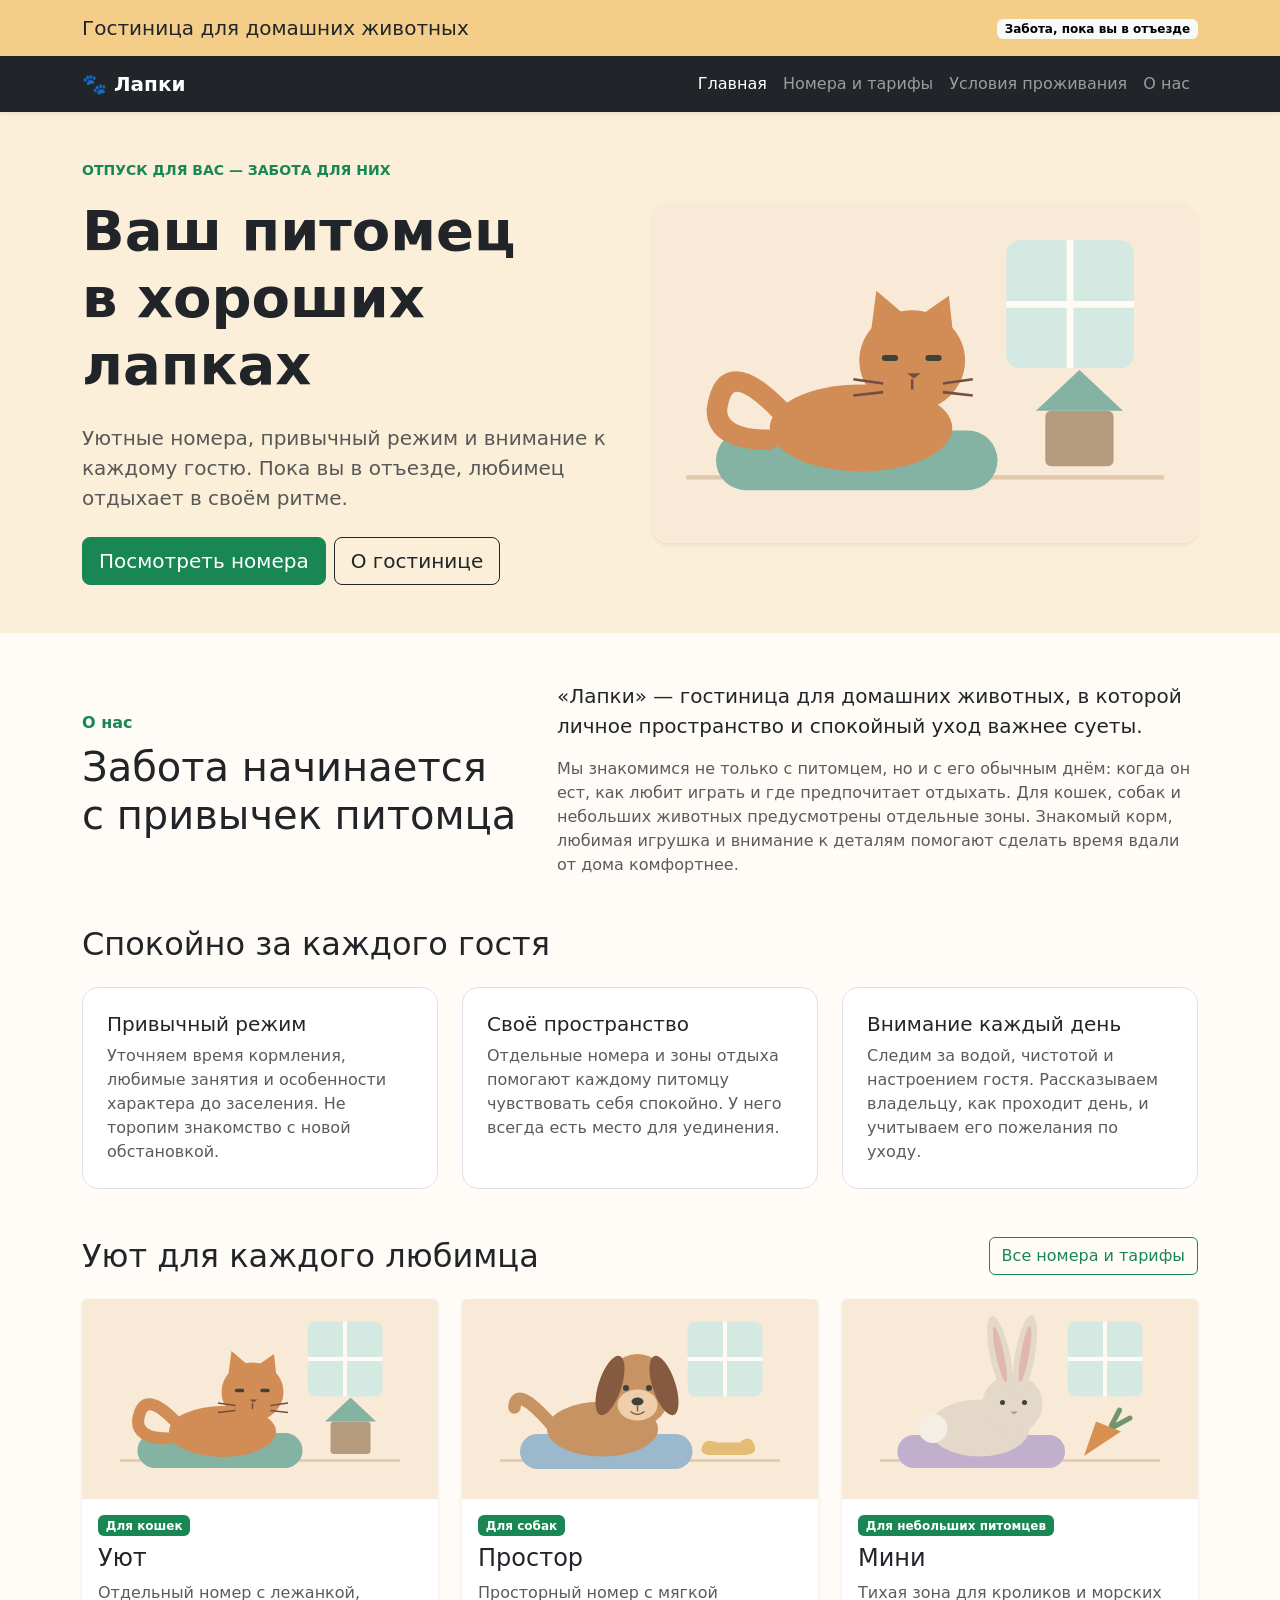
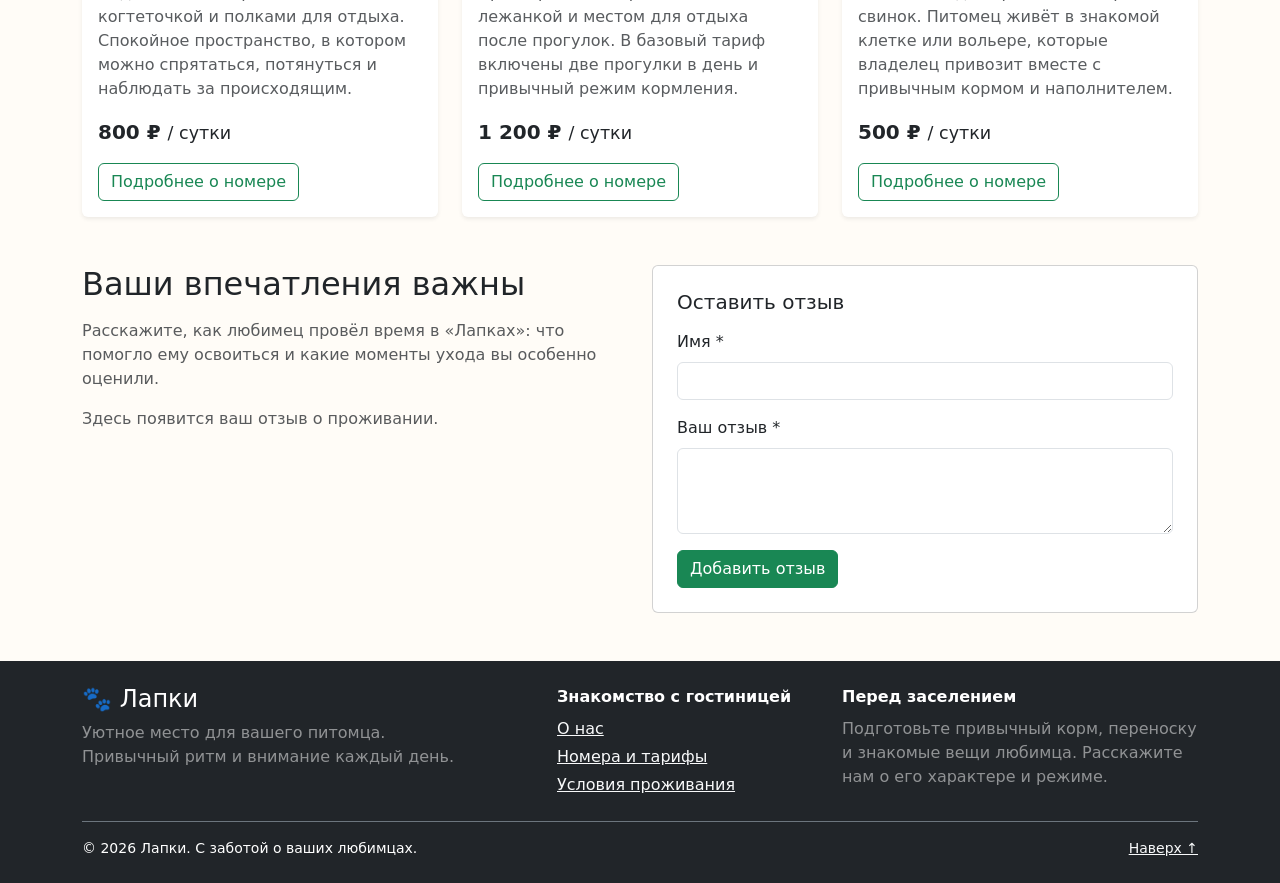
==== index.html @ 5c05e4f1 "feat: refresh Lapki content and pin site navigation" ====
<!DOCTYPE html>
<html lang="ru">
<head>
  <meta charset="UTF-8">
  <meta name="viewport" content="width=device-width, initial-scale=1.0">
  <meta name="description" content="Лапки — гостиница для кошек, собак и небольших домашних животных. Уютные номера, привычный режим и заботливый уход.">
  <title>Лапки — гостиница для домашних животных</title>
  <link rel="stylesheet" href="https://cdn.jsdelivr.net/npm/bootstrap@5.3.8/dist/css/bootstrap.min.css">
  <link rel="stylesheet" href="css/custom.css">
</head>
<body>
  <header class="brand-bar py-3" id="top">
    <div class="container">
      <div class="row align-items-center g-2">
        <div class="col-12 col-md-8"><p class="h5 mb-0">Гостиница для домашних животных</p></div>
        <div class="col-12 col-md-4 text-md-end"><span class="badge text-bg-light">Забота, пока вы в отъезде</span></div>
      </div>
    </div>
  </header>
  <nav class="navbar navbar-expand-lg bg-dark sticky-top shadow-sm" data-bs-theme="dark" aria-label="Основная навигация">
    <div class="container">
      <a class="navbar-brand fw-bold" href="index.html">🐾 Лапки</a>
      <button class="navbar-toggler" type="button" data-bs-toggle="collapse" data-bs-target="#mainNavbar" aria-controls="mainNavbar" aria-expanded="false" aria-label="Открыть меню">
        <span class="navbar-toggler-icon"></span>
      </button>
      <div class="collapse navbar-collapse" id="mainNavbar">
        <ul class="navbar-nav ms-auto">
          <li class="nav-item"><a class="nav-link active" aria-current="page" href="index.html">Главная</a></li>
          <li class="nav-item"><a class="nav-link" href="catalog.html">Номера и тарифы</a></li>
          <li class="nav-item"><a class="nav-link" href="product.html">Условия проживания</a></li>
          <li class="nav-item"><a class="nav-link" href="index.html#about">О нас</a></li>
        </ul>
      </div>
    </div>
  </nav>

  <main>
    <section class="container-fluid px-0 hero py-5">
      <div class="container">
        <div class="row align-items-center g-4">
          <div class="col-12 col-lg-6">
            <p class="text-uppercase small fw-bold text-success">Отпуск для вас — забота для них</p>
            <h1 class="display-4 fw-bold">Ваш питомец<br>в хороших лапках</h1>
            <p class="lead text-body-secondary my-4">Уютные номера, привычный режим и внимание к каждому гостю. Пока вы в отъезде, любимец отдыхает в своём ритме.</p>
            <div class="d-flex flex-wrap gap-2">
              <a class="btn btn-success btn-lg" href="catalog.html">Посмотреть номера</a>
              <a class="btn btn-outline-dark btn-lg" href="#about">О гостинице</a>
            </div>
          </div>
          <div class="col-12 col-lg-6">
            <img class="img-fluid rounded-4 shadow-sm" src="images/room-cat.svg" alt="Кошка отдыхает на мягкой лежанке в гостинице Лапки" width="640" height="400">
          </div>
        </div>
      </div>
    </section>
    <section class="container my-5" id="about" aria-labelledby="about-title">
      <div class="row g-4 align-items-center">
        <div class="col-12 col-lg-5">
          <p class="text-success fw-bold mb-2">О нас</p>
          <h2 class="h1" id="about-title">Забота начинается<br>с привычек питомца</h2>
        </div>
        <div class="col-12 col-lg-7">
          <p class="lead">«Лапки» — гостиница для домашних животных, в которой личное пространство и спокойный уход важнее суеты.</p>
          <p class="text-body-secondary mb-0">Мы знакомимся не только с питомцем, но и с его обычным днём: когда он ест, как любит играть и где предпочитает отдыхать. Для кошек, собак и небольших животных предусмотрены отдельные зоны. Знакомый корм, любимая игрушка и внимание к деталям помогают сделать время вдали от дома комфортнее.</p>
        </div>
      </div>
    </section>
    <section class="container my-5" id="advantages" aria-labelledby="advantages-title">
      <h2 class="h2 mb-4" id="advantages-title">Спокойно за каждого гостя</h2>
      <div class="row g-4">
        <div class="col-12 col-md-4">
          <article class="p-4 border rounded-4 h-100 bg-white">
            <h3 class="h5">Привычный режим</h3>
            <p class="text-body-secondary mb-0">Уточняем время кормления, любимые занятия и особенности характера до заселения. Не торопим знакомство с новой обстановкой.</p>
          </article>
        </div>
        <div class="col-12 col-md-4">
          <article class="p-4 border rounded-4 h-100 bg-white">
            <h3 class="h5">Своё пространство</h3>
            <p class="text-body-secondary mb-0">Отдельные номера и зоны отдыха помогают каждому питомцу чувствовать себя спокойно. У него всегда есть место для уединения.</p>
          </article>
        </div>
        <div class="col-12 col-md-4">
          <article class="p-4 border rounded-4 h-100 bg-white">
            <h3 class="h5">Внимание каждый день</h3>
            <p class="text-body-secondary mb-0">Следим за водой, чистотой и настроением гостя. Рассказываем владельцу, как проходит день, и учитываем его пожелания по уходу.</p>
          </article>
        </div>
      </div>
    </section>
    <section class="container my-5" aria-labelledby="popular-title">
      <div class="d-flex flex-wrap justify-content-between align-items-center gap-3 mb-4">
        <h2 class="h2 mb-0" id="popular-title">Уют для каждого любимца</h2>
        <a class="btn btn-outline-success" href="catalog.html">Все номера и тарифы</a>
      </div>
      <div class="row g-4">
        <div class="col-12 col-md-6 col-lg-4">
          <article class="card h-100 shadow-sm border-0">
            <img class="card-img-top room-image" src="images/room-cat.svg" alt="Номер «Уют» для кошек" width="640" height="400" loading="lazy">
            <div class="card-body d-flex flex-column">
              <span class="badge text-bg-success align-self-start mb-2">Для кошек</span>
              <h3 class="card-title h4">Уют</h3>
              <p class="card-text text-body-secondary">Отдельный номер с лежанкой, когтеточкой и полками для отдыха. Спокойное пространство, в котором можно спрятаться, потянуться и наблюдать за происходящим.</p>
              <p class="fs-5 fw-bold mt-auto">800 ₽ <span class="small fw-normal">/ сутки</span></p>
              <a class="btn btn-outline-success align-self-start" href="product.html?room=cat">Подробнее о номере</a>
            </div>
          </article>
        </div>
        <div class="col-12 col-md-6 col-lg-4">
          <article class="card h-100 shadow-sm border-0">
            <img class="card-img-top room-image" src="images/room-dog.svg" alt="Номер «Простор» для собак" width="640" height="400" loading="lazy">
            <div class="card-body d-flex flex-column">
              <span class="badge text-bg-success align-self-start mb-2">Для собак</span>
              <h3 class="card-title h4">Простор</h3>
              <p class="card-text text-body-secondary">Просторный номер с мягкой лежанкой и местом для отдыха после прогулок. В базовый тариф включены две прогулки в день и привычный режим кормления.</p>
              <p class="fs-5 fw-bold mt-auto">1 200 ₽ <span class="small fw-normal">/ сутки</span></p>
              <a class="btn btn-outline-success align-self-start" href="product.html?room=dog">Подробнее о номере</a>
            </div>
          </article>
        </div>
        <div class="col-12 col-md-6 col-lg-4">
          <article class="card h-100 shadow-sm border-0">
            <img class="card-img-top room-image" src="images/room-small.svg" alt="Номер «Мини» для небольших питомцев" width="640" height="400" loading="lazy">
            <div class="card-body d-flex flex-column">
              <span class="badge text-bg-success align-self-start mb-2">Для небольших питомцев</span>
              <h3 class="card-title h4">Мини</h3>
              <p class="card-text text-body-secondary">Тихая зона для кроликов и морских свинок. Питомец живёт в знакомой клетке или вольере, которые владелец привозит вместе с привычным кормом и наполнителем.</p>
              <p class="fs-5 fw-bold mt-auto">500 ₽ <span class="small fw-normal">/ сутки</span></p>
              <a class="btn btn-outline-success align-self-start" href="product.html?room=small">Подробнее о номере</a>
            </div>
          </article>
        </div>
      </div>
    </section>
    <section class="container my-5" id="reviews" aria-labelledby="reviews-title">
      <div class="row g-4">
        <div class="col-12 col-lg-6">
          <h2 class="h2 mb-3" id="reviews-title">Ваши впечатления важны</h2>
          <p class="text-body-secondary">Расскажите, как любимец провёл время в «Лапках»: что помогло ему освоиться и какие моменты ухода вы особенно оценили.</p>
          <div id="reviewList" class="d-grid gap-3" aria-live="polite">
            <p class="text-body-secondary" id="noReviews">Здесь появится ваш отзыв о проживании.</p>
          </div>
        </div>
        <div class="col-12 col-lg-6">
          <form class="card card-body p-4" id="reviewForm">
            <h3 class="h5 mb-3">Оставить отзыв</h3>
            <div class="mb-3">
              <label class="form-label" for="review-name">Имя *</label>
              <input class="form-control" id="review-name" name="name" minlength="2" maxlength="50" required>
            </div>
            <div class="mb-3">
              <label class="form-label" for="review-text">Ваш отзыв *</label>
              <textarea class="form-control" id="review-text" name="review" rows="3" minlength="10" maxlength="600" required></textarea>
            </div>
            <button class="btn btn-success align-self-start" type="submit">Добавить отзыв</button>
          </form>
        </div>
      </div>
    </section>
  </main>
  <footer class="bg-dark text-white py-4 mt-5">
    <div class="container">
      <div class="row g-4">
        <div class="col-12 col-md-5">
          <p class="h4 mb-2">🐾 Лапки</p>
          <p class="text-white-50 mb-0">Уютное место для вашего питомца.<br>Привычный ритм и внимание каждый день.</p>
        </div>
        <div class="col-6 col-md-3">
          <p class="fw-bold mb-2">Знакомство с гостиницей</p>
          <ul class="list-unstyled mb-0">
            <li class="mb-1"><a class="link-light" href="index.html#about">О нас</a></li>
            <li class="mb-1"><a class="link-light" href="catalog.html">Номера и тарифы</a></li>
            <li><a class="link-light" href="product.html">Условия проживания</a></li>
          </ul>
        </div>
        <div class="col-6 col-md-4">
          <p class="fw-bold mb-2">Перед заселением</p>
          <p class="text-white-50 mb-0">Подготовьте привычный корм, переноску и знакомые вещи любимца. Расскажите нам о его характере и режиме.</p>
        </div>
      </div>
      <div class="d-flex flex-wrap justify-content-between gap-2 border-top border-secondary pt-3 mt-4 small">
        <span>© 2026 Лапки. С заботой о ваших любимцах.</span>
        <a class="link-light" href="#top">Наверх ↑</a>
      </div>
    </div>
  </footer>
  <script src="https://cdn.jsdelivr.net/npm/bootstrap@5.3.8/dist/js/bootstrap.bundle.min.js"></script>
  <script src="js/main.js"></script>
</body>
</html>
---- css/custom.css ----
/* Bootstrap отвечает за сетки и компоненты. Здесь только небольшие правки. */
html {
  scroll-behavior: smooth;
}
[id] {
  scroll-margin-top: 6rem;
}
body {
  min-height: 100vh;
  background-color: #fffcf7;
}
.brand-bar {
  background-color: #f4cd88;
}
.hero {
  background-color: #fbefd9;
}
.nav-pills {
  --bs-nav-pills-link-active-bg: #198754;
  --bs-nav-link-color: #198754;
  --bs-nav-link-hover-color: #146c43;
}
.room-image {
  display: block;
  width: 100%;
  height: 200px;
  object-fit: contain;
  background-color: #f8ead6;
}

.review-text {
  white-space: pre-wrap;
  overflow-wrap: anywhere;
}

@media (prefers-reduced-motion: reduce) {
  html {
    scroll-behavior: auto;
  }
}
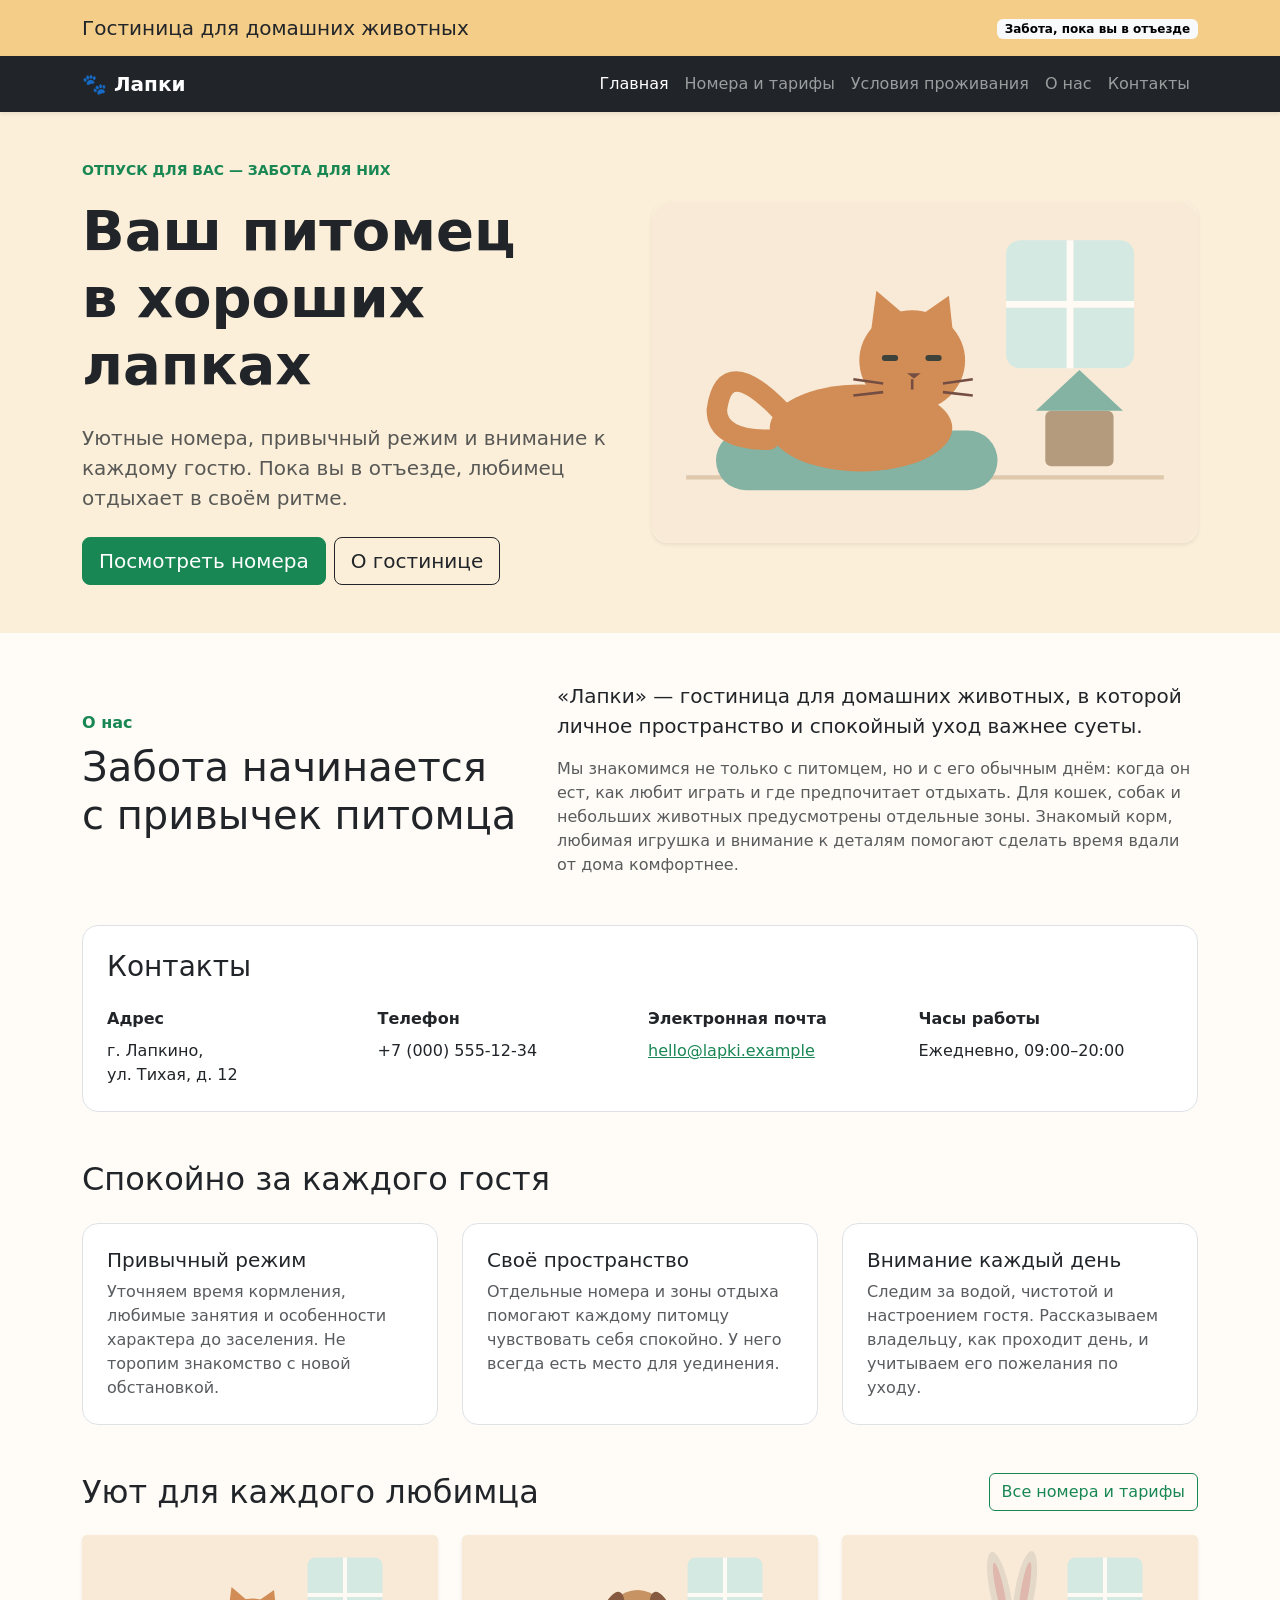
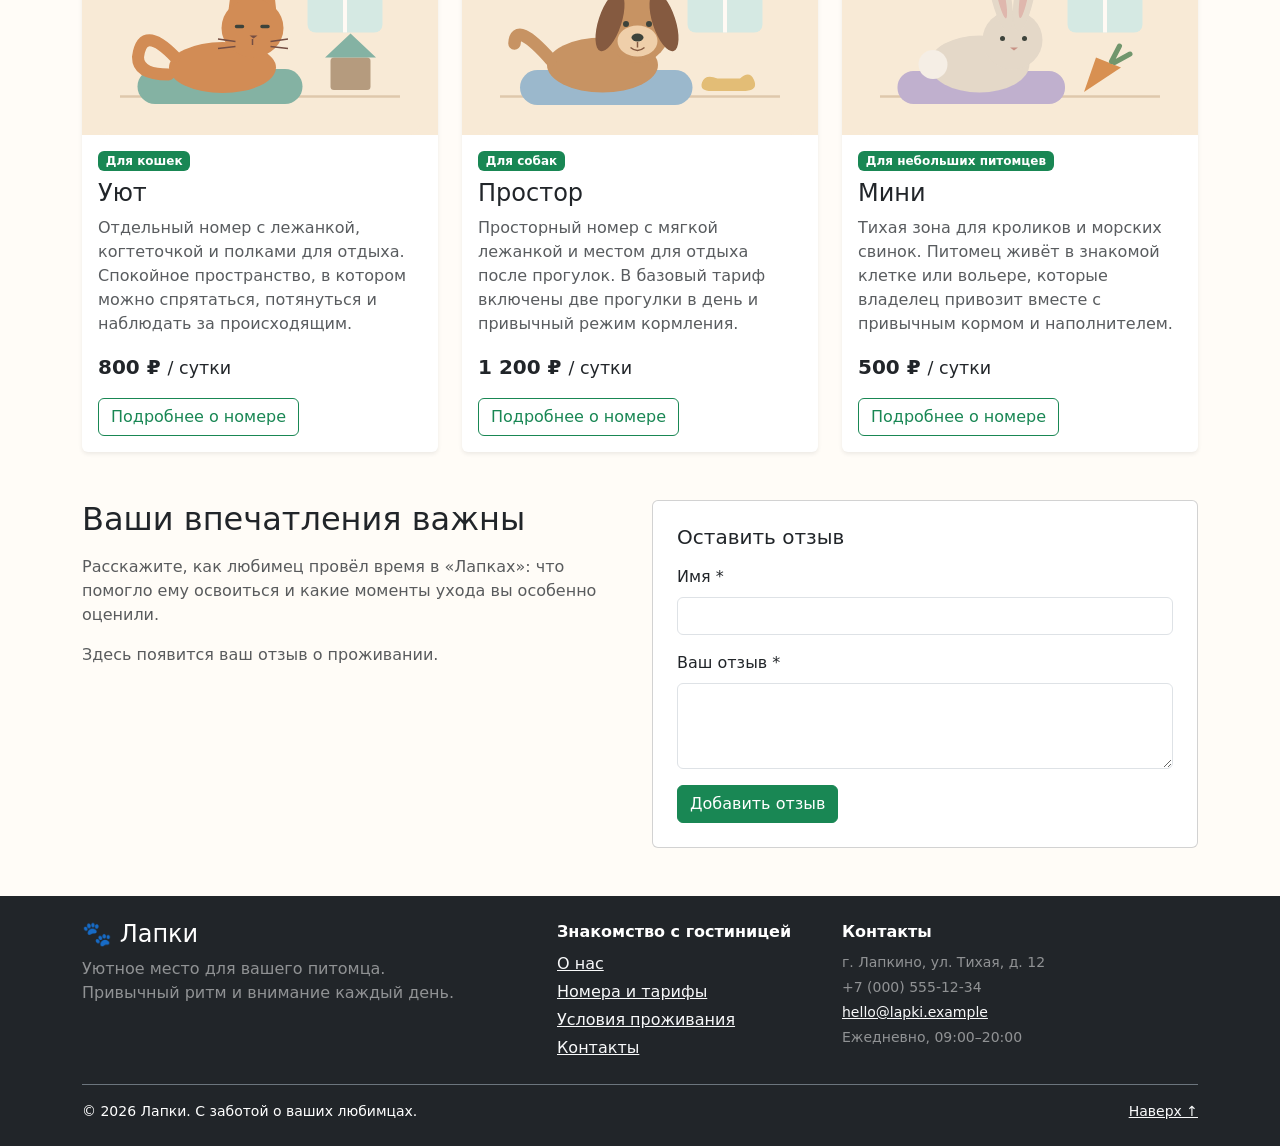
==== commit 24110284: "feat: add Lapki contact details and navigation" ====
--- a/index.html
+++ b/index.html
@@ -29,6 +29,7 @@
           <li class="nav-item"><a class="nav-link" href="catalog.html">Номера и тарифы</a></li>
           <li class="nav-item"><a class="nav-link" href="product.html">Условия проживания</a></li>
           <li class="nav-item"><a class="nav-link" href="index.html#about">О нас</a></li>
+          <li class="nav-item"><a class="nav-link" href="index.html#contacts">Контакты</a></li>
         </ul>
       </div>
     </div>
@@ -65,6 +66,29 @@
         </div>
       </div>
     </section>
+    <section class="container my-5" id="contacts" aria-labelledby="contacts-title">
+      <div class="bg-white border rounded-4 p-4">
+        <h2 class="h3 mb-4" id="contacts-title">Контакты</h2>
+        <dl class="row g-3 mb-0">
+          <div class="col-12 col-md-6 col-lg-3">
+            <dt class="mb-2">Адрес</dt>
+            <dd class="mb-0"><address class="mb-0">г. Лапкино,<br>ул. Тихая, д. 12</address></dd>
+          </div>
+          <div class="col-12 col-md-6 col-lg-3">
+            <dt class="mb-2">Телефон</dt>
+            <dd class="mb-0 text-nowrap">+7 (000) 555-12-34</dd>
+          </div>
+          <div class="col-12 col-md-6 col-lg-3">
+            <dt class="mb-2">Электронная почта</dt>
+            <dd class="mb-0"><a class="link-success text-break" href="mailto:hello@lapki.example">hello@lapki.example</a></dd>
+          </div>
+          <div class="col-12 col-md-6 col-lg-3">
+            <dt class="mb-2">Часы работы</dt>
+            <dd class="mb-0">Ежедневно, 09:00–20:00</dd>
+          </div>
+        </dl>
+      </div>
+    </section>
     <section class="container my-5" id="advantages" aria-labelledby="advantages-title">
       <h2 class="h2 mb-4" id="advantages-title">Спокойно за каждого гостя</h2>
       <div class="row g-4">
@@ -170,12 +194,18 @@
           <ul class="list-unstyled mb-0">
             <li class="mb-1"><a class="link-light" href="index.html#about">О нас</a></li>
             <li class="mb-1"><a class="link-light" href="catalog.html">Номера и тарифы</a></li>
-            <li><a class="link-light" href="product.html">Условия проживания</a></li>
+            <li class="mb-1"><a class="link-light" href="product.html">Условия проживания</a></li>
+            <li><a class="link-light" href="index.html#contacts">Контакты</a></li>
           </ul>
         </div>
         <div class="col-6 col-md-4">
-          <p class="fw-bold mb-2">Перед заселением</p>
-          <p class="text-white-50 mb-0">Подготовьте привычный корм, переноску и знакомые вещи любимца. Расскажите нам о его характере и режиме.</p>
+          <p class="fw-bold mb-2">Контакты</p>
+          <address class="small text-white-50 mb-0">
+            <p class="mb-1">г. Лапкино, ул. Тихая, д. 12</p>
+            <p class="mb-1">+7 (000) 555-12-34</p>
+            <p class="mb-1"><a class="link-light text-break" href="mailto:hello@lapki.example">hello@lapki.example</a></p>
+            <p class="mb-0">Ежедневно, 09:00–20:00</p>
+          </address>
         </div>
       </div>
       <div class="d-flex flex-wrap justify-content-between gap-2 border-top border-secondary pt-3 mt-4 small">
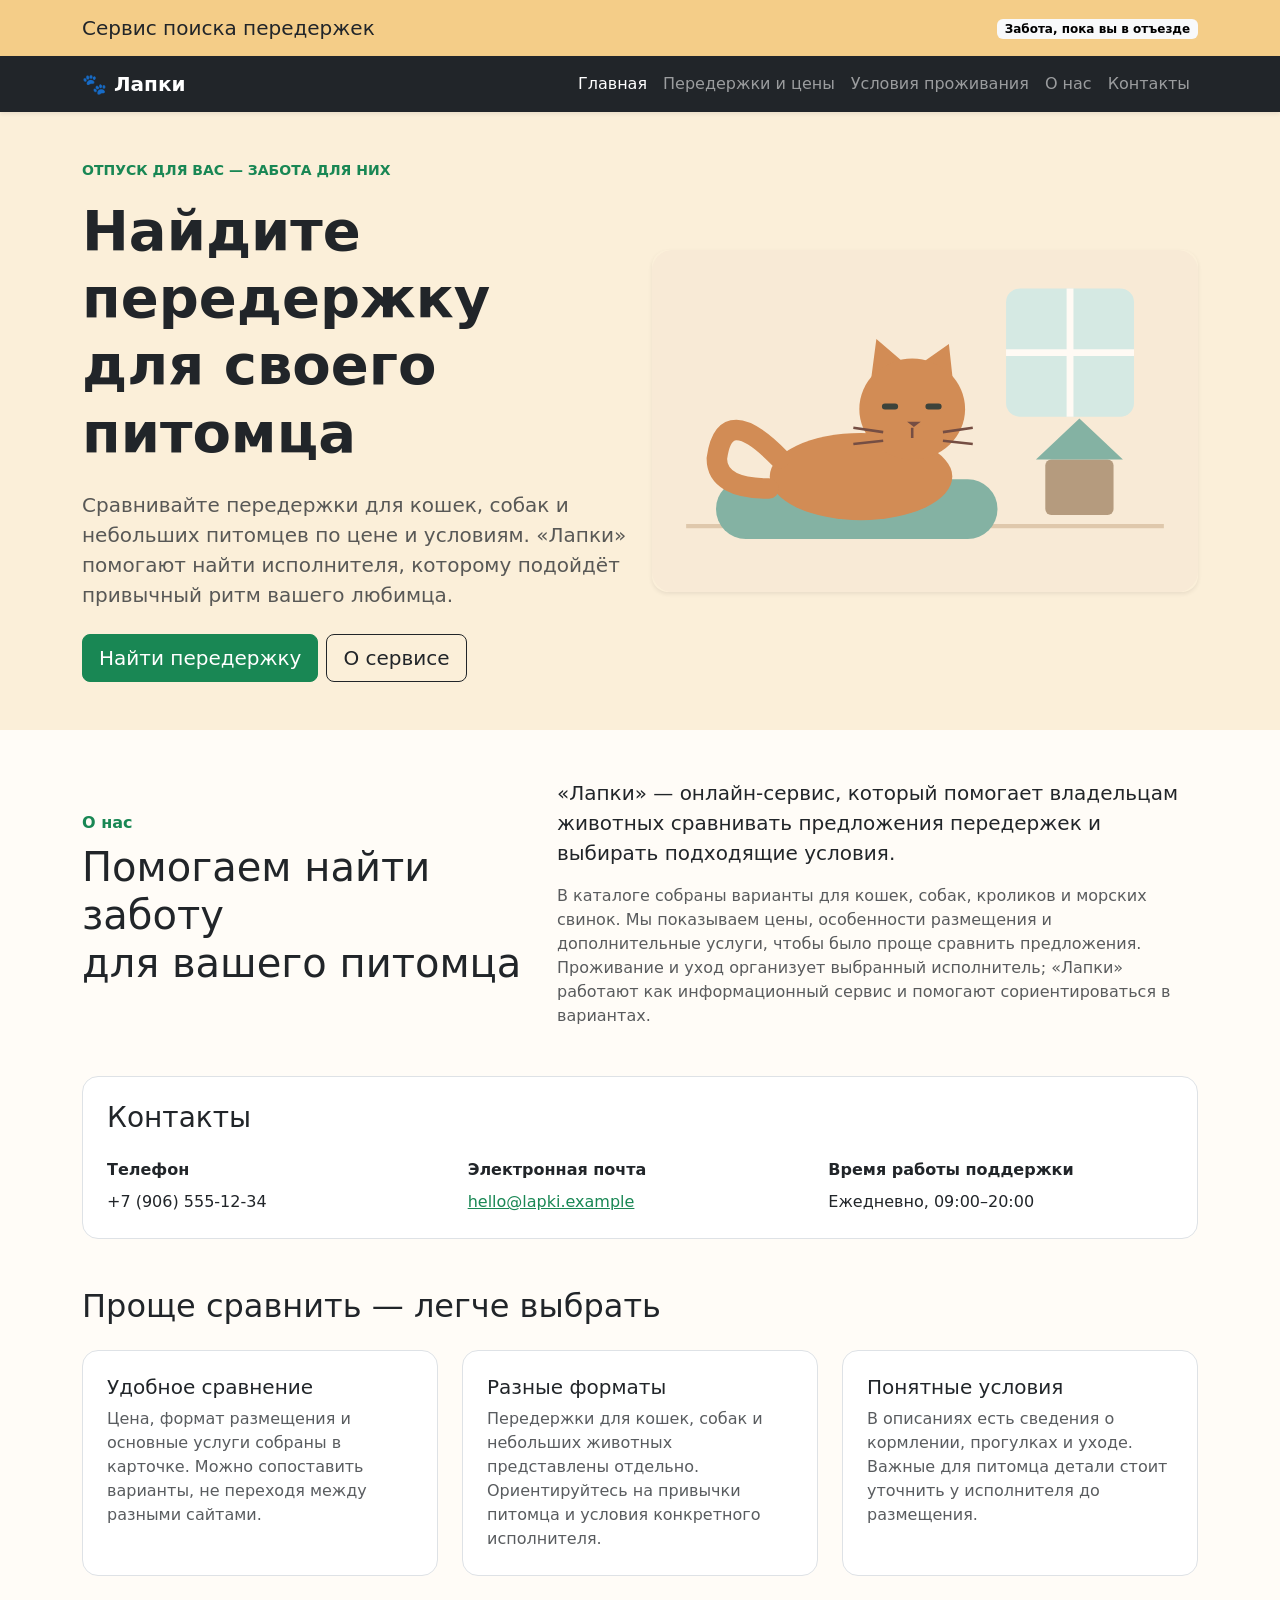
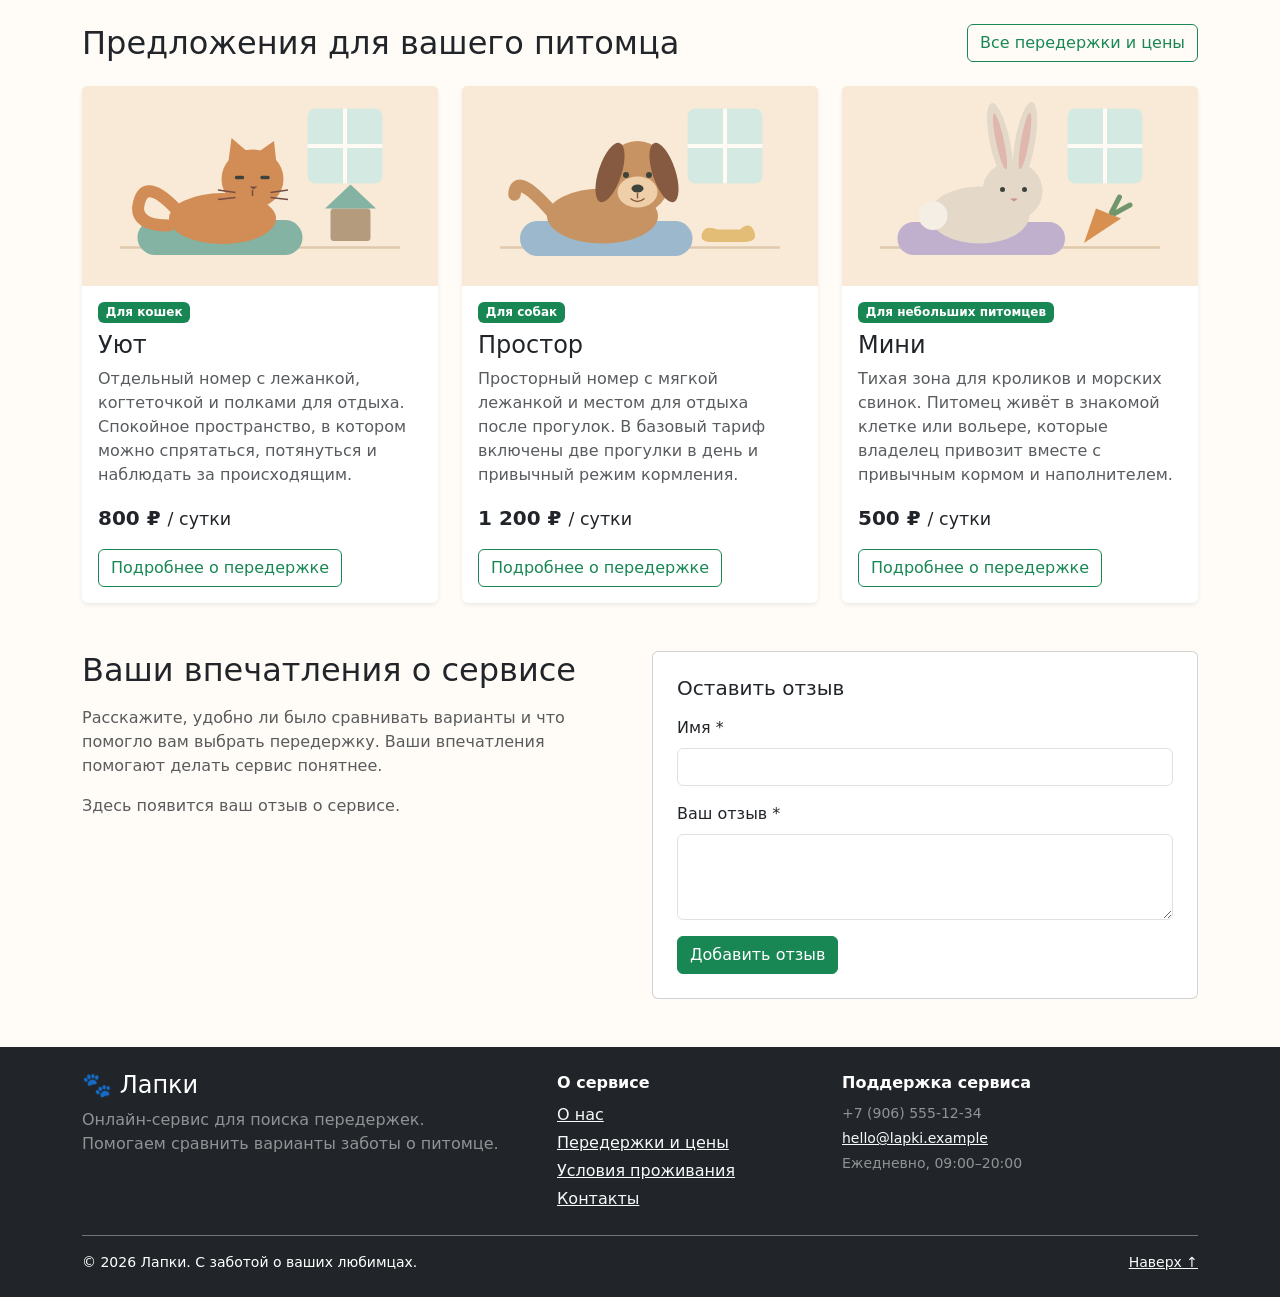
==== commit 9b4e26ab: "feat: reposition Lapki as a pet boarding aggregator" ====
--- a/index.html
+++ b/index.html
@@ -3,8 +3,8 @@
 <head>
   <meta charset="UTF-8">
   <meta name="viewport" content="width=device-width, initial-scale=1.0">
-  <meta name="description" content="Лапки — гостиница для кошек, собак и небольших домашних животных. Уютные номера, привычный режим и заботливый уход.">
-  <title>Лапки — гостиница для домашних животных</title>
+  <meta name="description" content="Лапки — агрегатор передержек для кошек, собак и небольших домашних животных. Сравнивайте предложения исполнителей, цены и условия размещения.">
+  <title>Лапки — агрегатор передержек для животных</title>
   <link rel="stylesheet" href="https://cdn.jsdelivr.net/npm/bootstrap@5.3.8/dist/css/bootstrap.min.css">
   <link rel="stylesheet" href="css/custom.css">
 </head>
@@ -12,7 +12,7 @@
   <header class="brand-bar py-3" id="top">
     <div class="container">
       <div class="row align-items-center g-2">
-        <div class="col-12 col-md-8"><p class="h5 mb-0">Гостиница для домашних животных</p></div>
+        <div class="col-12 col-md-8"><p class="h5 mb-0">Сервис поиска передержек</p></div>
         <div class="col-12 col-md-4 text-md-end"><span class="badge text-bg-light">Забота, пока вы в отъезде</span></div>
       </div>
     </div>
@@ -26,7 +26,7 @@
       <div class="collapse navbar-collapse" id="mainNavbar">
         <ul class="navbar-nav ms-auto">
           <li class="nav-item"><a class="nav-link active" aria-current="page" href="index.html">Главная</a></li>
-          <li class="nav-item"><a class="nav-link" href="catalog.html">Номера и тарифы</a></li>
+          <li class="nav-item"><a class="nav-link" href="catalog.html">Передержки и цены</a></li>
           <li class="nav-item"><a class="nav-link" href="product.html">Условия проживания</a></li>
           <li class="nav-item"><a class="nav-link" href="index.html#about">О нас</a></li>
           <li class="nav-item"><a class="nav-link" href="index.html#contacts">Контакты</a></li>
@@ -41,15 +41,15 @@
         <div class="row align-items-center g-4">
           <div class="col-12 col-lg-6">
             <p class="text-uppercase small fw-bold text-success">Отпуск для вас — забота для них</p>
-            <h1 class="display-4 fw-bold">Ваш питомец<br>в хороших лапках</h1>
-            <p class="lead text-body-secondary my-4">Уютные номера, привычный режим и внимание к каждому гостю. Пока вы в отъезде, любимец отдыхает в своём ритме.</p>
+            <h1 class="display-4 fw-bold">Найдите передержку<br>для своего питомца</h1>
+            <p class="lead text-body-secondary my-4">Сравнивайте передержки для кошек, собак и небольших питомцев по цене и условиям. «Лапки» помогают найти исполнителя, которому подойдёт привычный ритм вашего любимца.</p>
             <div class="d-flex flex-wrap gap-2">
-              <a class="btn btn-success btn-lg" href="catalog.html">Посмотреть номера</a>
-              <a class="btn btn-outline-dark btn-lg" href="#about">О гостинице</a>
+              <a class="btn btn-success btn-lg" href="catalog.html">Найти передержку</a>
+              <a class="btn btn-outline-dark btn-lg" href="#about">О сервисе</a>
             </div>
           </div>
           <div class="col-12 col-lg-6">
-            <img class="img-fluid rounded-4 shadow-sm" src="images/room-cat.svg" alt="Кошка отдыхает на мягкой лежанке в гостинице Лапки" width="640" height="400">
+            <img class="img-fluid rounded-4 shadow-sm" src="images/room-cat.svg" alt="Иллюстрация передержки для кошек" width="640" height="400">
           </div>
         </div>
       </div>
@@ -58,11 +58,11 @@
       <div class="row g-4 align-items-center">
         <div class="col-12 col-lg-5">
           <p class="text-success fw-bold mb-2">О нас</p>
-          <h2 class="h1" id="about-title">Забота начинается<br>с привычек питомца</h2>
+          <h2 class="h1" id="about-title">Помогаем найти заботу<br>для вашего питомца</h2>
         </div>
         <div class="col-12 col-lg-7">
-          <p class="lead">«Лапки» — гостиница для домашних животных, в которой личное пространство и спокойный уход важнее суеты.</p>
-          <p class="text-body-secondary mb-0">Мы знакомимся не только с питомцем, но и с его обычным днём: когда он ест, как любит играть и где предпочитает отдыхать. Для кошек, собак и небольших животных предусмотрены отдельные зоны. Знакомый корм, любимая игрушка и внимание к деталям помогают сделать время вдали от дома комфортнее.</p>
+          <p class="lead">«Лапки» — онлайн-сервис, который помогает владельцам животных сравнивать предложения передержек и выбирать подходящие условия.</p>
+          <p class="text-body-secondary mb-0">В каталоге собраны варианты для кошек, собак, кроликов и морских свинок. Мы показываем цены, особенности размещения и дополнительные услуги, чтобы было проще сравнить предложения. Проживание и уход организует выбранный исполнитель; «Лапки» работают как информационный сервис и помогают сориентироваться в вариантах.</p>
         </div>
       </div>
     </section>
@@ -70,87 +70,83 @@
       <div class="bg-white border rounded-4 p-4">
         <h2 class="h3 mb-4" id="contacts-title">Контакты</h2>
         <dl class="row g-3 mb-0">
-          <div class="col-12 col-md-6 col-lg-3">
-            <dt class="mb-2">Адрес</dt>
-            <dd class="mb-0"><address class="mb-0">г. Лапкино,<br>ул. Тихая, д. 12</address></dd>
-          </div>
-          <div class="col-12 col-md-6 col-lg-3">
+          <div class="col-12 col-md-4">
             <dt class="mb-2">Телефон</dt>
-            <dd class="mb-0 text-nowrap">+7 (000) 555-12-34</dd>
-          </div>
-          <div class="col-12 col-md-6 col-lg-3">
+            <dd class="mb-0 text-nowrap">+7 (906) 555-12-34</dd>
+          </div>
+          <div class="col-12 col-md-4">
             <dt class="mb-2">Электронная почта</dt>
             <dd class="mb-0"><a class="link-success text-break" href="mailto:hello@lapki.example">hello@lapki.example</a></dd>
           </div>
-          <div class="col-12 col-md-6 col-lg-3">
-            <dt class="mb-2">Часы работы</dt>
+          <div class="col-12 col-md-4">
+            <dt class="mb-2">Время работы поддержки</dt>
             <dd class="mb-0">Ежедневно, 09:00–20:00</dd>
           </div>
         </dl>
       </div>
     </section>
     <section class="container my-5" id="advantages" aria-labelledby="advantages-title">
-      <h2 class="h2 mb-4" id="advantages-title">Спокойно за каждого гостя</h2>
+      <h2 class="h2 mb-4" id="advantages-title">Проще сравнить — легче выбрать</h2>
       <div class="row g-4">
         <div class="col-12 col-md-4">
           <article class="p-4 border rounded-4 h-100 bg-white">
-            <h3 class="h5">Привычный режим</h3>
-            <p class="text-body-secondary mb-0">Уточняем время кормления, любимые занятия и особенности характера до заселения. Не торопим знакомство с новой обстановкой.</p>
+            <h3 class="h5">Удобное сравнение</h3>
+            <p class="text-body-secondary mb-0">Цена, формат размещения и основные услуги собраны в карточке. Можно сопоставить варианты, не переходя между разными сайтами.</p>
           </article>
         </div>
         <div class="col-12 col-md-4">
           <article class="p-4 border rounded-4 h-100 bg-white">
-            <h3 class="h5">Своё пространство</h3>
-            <p class="text-body-secondary mb-0">Отдельные номера и зоны отдыха помогают каждому питомцу чувствовать себя спокойно. У него всегда есть место для уединения.</p>
+            <h3 class="h5">Разные форматы</h3>
+            <p class="text-body-secondary mb-0">Передержки для кошек, собак и небольших животных представлены отдельно. Ориентируйтесь на привычки питомца и условия конкретного исполнителя.</p>
           </article>
         </div>
         <div class="col-12 col-md-4">
           <article class="p-4 border rounded-4 h-100 bg-white">
-            <h3 class="h5">Внимание каждый день</h3>
-            <p class="text-body-secondary mb-0">Следим за водой, чистотой и настроением гостя. Рассказываем владельцу, как проходит день, и учитываем его пожелания по уходу.</p>
+            <h3 class="h5">Понятные условия</h3>
+            <p class="text-body-secondary mb-0">В описаниях есть сведения о кормлении, прогулках и уходе. Важные для питомца детали стоит уточнить у исполнителя до размещения.</p>
           </article>
         </div>
       </div>
     </section>
     <section class="container my-5" aria-labelledby="popular-title">
       <div class="d-flex flex-wrap justify-content-between align-items-center gap-3 mb-4">
-        <h2 class="h2 mb-0" id="popular-title">Уют для каждого любимца</h2>
-        <a class="btn btn-outline-success" href="catalog.html">Все номера и тарифы</a>
+        <h2 class="h2 mb-0" id="popular-title">Предложения для вашего питомца</h2>
+        <a class="btn btn-outline-success" href="catalog.html">Все передержки и цены</a>
       </div>
       <div class="row g-4">
         <div class="col-12 col-md-6 col-lg-4">
           <article class="card h-100 shadow-sm border-0">
-            <img class="card-img-top room-image" src="images/room-cat.svg" alt="Номер «Уют» для кошек" width="640" height="400" loading="lazy">
+            <img class="card-img-top room-image" src="images/room-cat.svg" alt="Передержка «Уют» для кошек" width="640" height="400" loading="lazy">
             <div class="card-body d-flex flex-column">
               <span class="badge text-bg-success align-self-start mb-2">Для кошек</span>
               <h3 class="card-title h4">Уют</h3>
               <p class="card-text text-body-secondary">Отдельный номер с лежанкой, когтеточкой и полками для отдыха. Спокойное пространство, в котором можно спрятаться, потянуться и наблюдать за происходящим.</p>
               <p class="fs-5 fw-bold mt-auto">800 ₽ <span class="small fw-normal">/ сутки</span></p>
-              <a class="btn btn-outline-success align-self-start" href="product.html?room=cat">Подробнее о номере</a>
+              <a class="btn btn-outline-success align-self-start" href="product.html?place=cat">Подробнее о передержке</a>
             </div>
           </article>
         </div>
         <div class="col-12 col-md-6 col-lg-4">
           <article class="card h-100 shadow-sm border-0">
-            <img class="card-img-top room-image" src="images/room-dog.svg" alt="Номер «Простор» для собак" width="640" height="400" loading="lazy">
+            <img class="card-img-top room-image" src="images/room-dog.svg" alt="Передержка «Простор» для собак" width="640" height="400" loading="lazy">
             <div class="card-body d-flex flex-column">
               <span class="badge text-bg-success align-self-start mb-2">Для собак</span>
               <h3 class="card-title h4">Простор</h3>
               <p class="card-text text-body-secondary">Просторный номер с мягкой лежанкой и местом для отдыха после прогулок. В базовый тариф включены две прогулки в день и привычный режим кормления.</p>
               <p class="fs-5 fw-bold mt-auto">1 200 ₽ <span class="small fw-normal">/ сутки</span></p>
-              <a class="btn btn-outline-success align-self-start" href="product.html?room=dog">Подробнее о номере</a>
+              <a class="btn btn-outline-success align-self-start" href="product.html?place=dog">Подробнее о передержке</a>
             </div>
           </article>
         </div>
         <div class="col-12 col-md-6 col-lg-4">
           <article class="card h-100 shadow-sm border-0">
-            <img class="card-img-top room-image" src="images/room-small.svg" alt="Номер «Мини» для небольших питомцев" width="640" height="400" loading="lazy">
+            <img class="card-img-top room-image" src="images/room-small.svg" alt="Передержка «Мини» для небольших питомцев" width="640" height="400" loading="lazy">
             <div class="card-body d-flex flex-column">
               <span class="badge text-bg-success align-self-start mb-2">Для небольших питомцев</span>
               <h3 class="card-title h4">Мини</h3>
               <p class="card-text text-body-secondary">Тихая зона для кроликов и морских свинок. Питомец живёт в знакомой клетке или вольере, которые владелец привозит вместе с привычным кормом и наполнителем.</p>
               <p class="fs-5 fw-bold mt-auto">500 ₽ <span class="small fw-normal">/ сутки</span></p>
-              <a class="btn btn-outline-success align-self-start" href="product.html?room=small">Подробнее о номере</a>
+              <a class="btn btn-outline-success align-self-start" href="product.html?place=small">Подробнее о передержке</a>
             </div>
           </article>
         </div>
@@ -159,10 +155,10 @@
     <section class="container my-5" id="reviews" aria-labelledby="reviews-title">
       <div class="row g-4">
         <div class="col-12 col-lg-6">
-          <h2 class="h2 mb-3" id="reviews-title">Ваши впечатления важны</h2>
-          <p class="text-body-secondary">Расскажите, как любимец провёл время в «Лапках»: что помогло ему освоиться и какие моменты ухода вы особенно оценили.</p>
+          <h2 class="h2 mb-3" id="reviews-title">Ваши впечатления о сервисе</h2>
+          <p class="text-body-secondary">Расскажите, удобно ли было сравнивать варианты и что помогло вам выбрать передержку. Ваши впечатления помогают делать сервис понятнее.</p>
           <div id="reviewList" class="d-grid gap-3" aria-live="polite">
-            <p class="text-body-secondary" id="noReviews">Здесь появится ваш отзыв о проживании.</p>
+            <p class="text-body-secondary" id="noReviews">Здесь появится ваш отзыв о сервисе.</p>
           </div>
         </div>
         <div class="col-12 col-lg-6">
@@ -187,22 +183,21 @@
       <div class="row g-4">
         <div class="col-12 col-md-5">
           <p class="h4 mb-2">🐾 Лапки</p>
-          <p class="text-white-50 mb-0">Уютное место для вашего питомца.<br>Привычный ритм и внимание каждый день.</p>
+          <p class="text-white-50 mb-0">Онлайн-сервис для поиска передержек.<br>Помогаем сравнить варианты заботы о питомце.</p>
         </div>
         <div class="col-6 col-md-3">
-          <p class="fw-bold mb-2">Знакомство с гостиницей</p>
+          <p class="fw-bold mb-2">О сервисе</p>
           <ul class="list-unstyled mb-0">
             <li class="mb-1"><a class="link-light" href="index.html#about">О нас</a></li>
-            <li class="mb-1"><a class="link-light" href="catalog.html">Номера и тарифы</a></li>
+            <li class="mb-1"><a class="link-light" href="catalog.html">Передержки и цены</a></li>
             <li class="mb-1"><a class="link-light" href="product.html">Условия проживания</a></li>
             <li><a class="link-light" href="index.html#contacts">Контакты</a></li>
           </ul>
         </div>
         <div class="col-6 col-md-4">
-          <p class="fw-bold mb-2">Контакты</p>
+          <p class="fw-bold mb-2">Поддержка сервиса</p>
           <address class="small text-white-50 mb-0">
-            <p class="mb-1">г. Лапкино, ул. Тихая, д. 12</p>
-            <p class="mb-1">+7 (000) 555-12-34</p>
+            <p class="mb-1">+7 (906) 555-12-34</p>
             <p class="mb-1"><a class="link-light text-break" href="mailto:hello@lapki.example">hello@lapki.example</a></p>
             <p class="mb-0">Ежедневно, 09:00–20:00</p>
           </address>
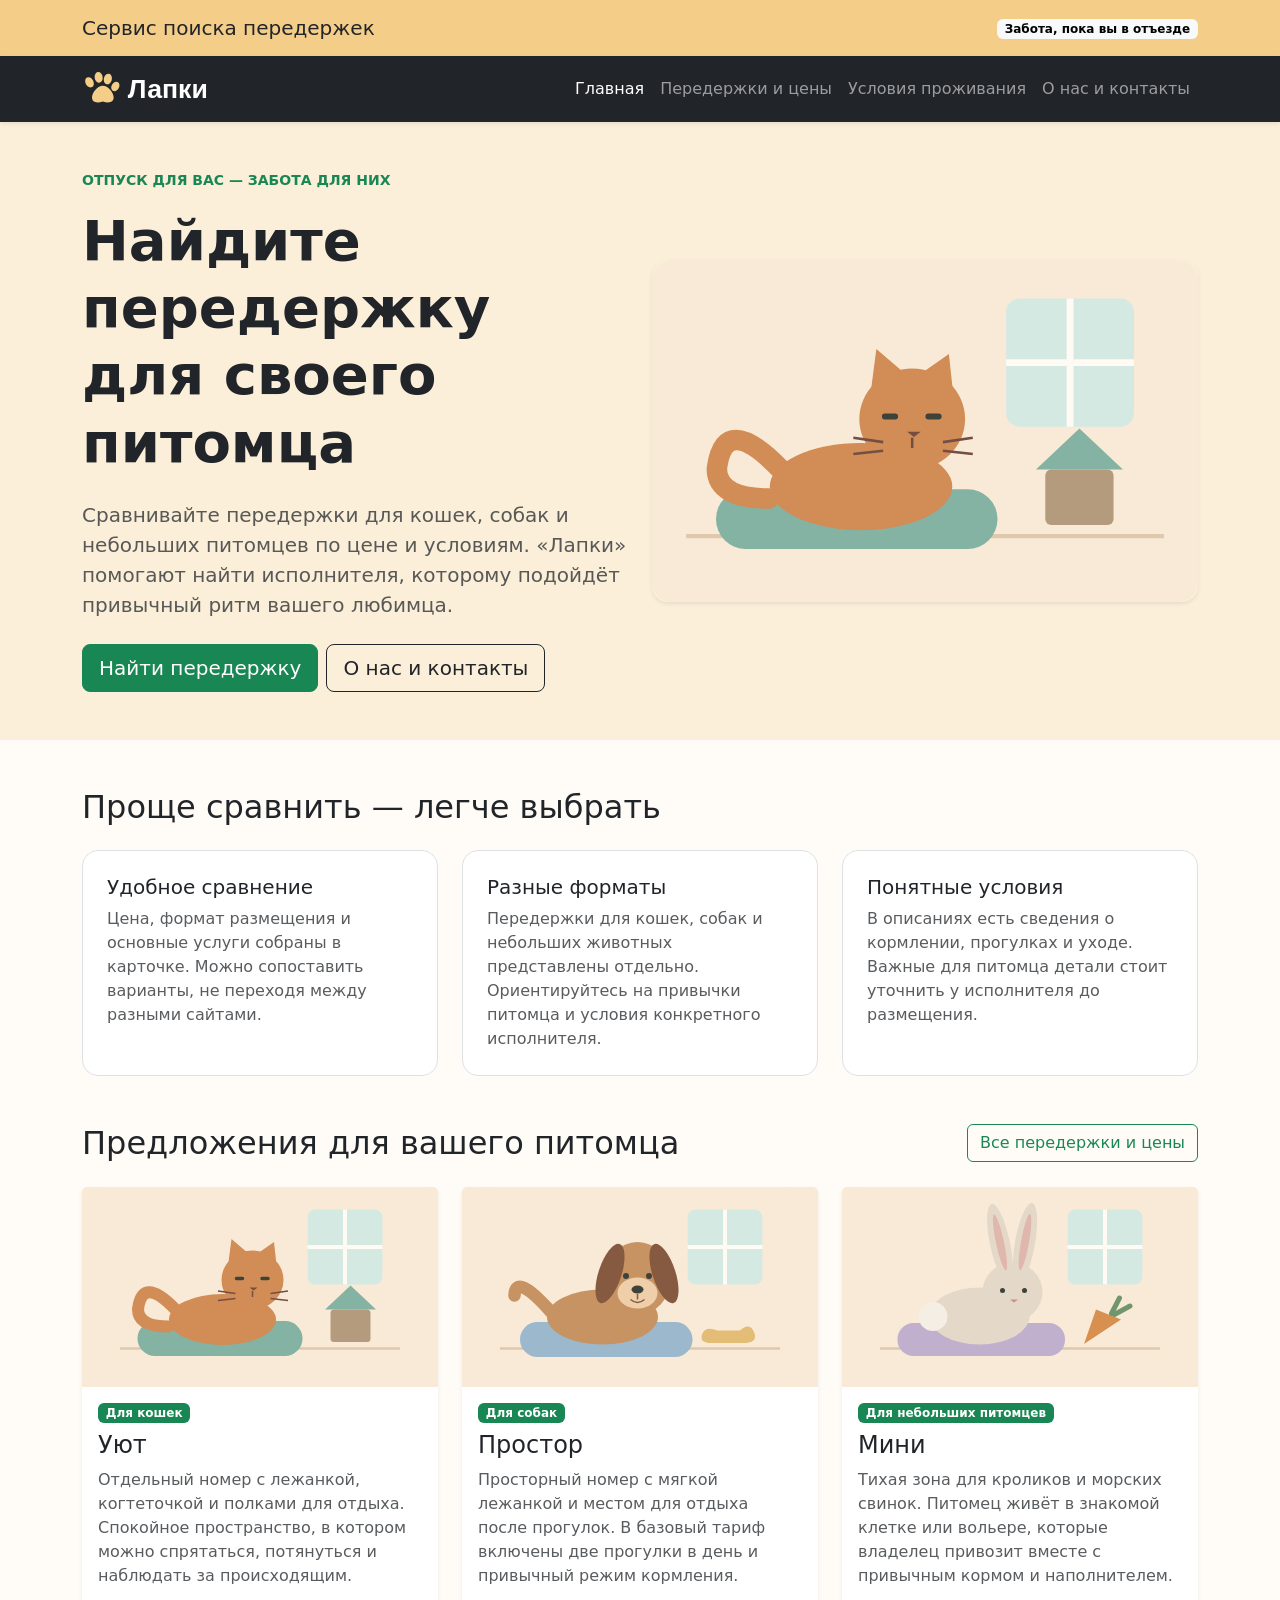
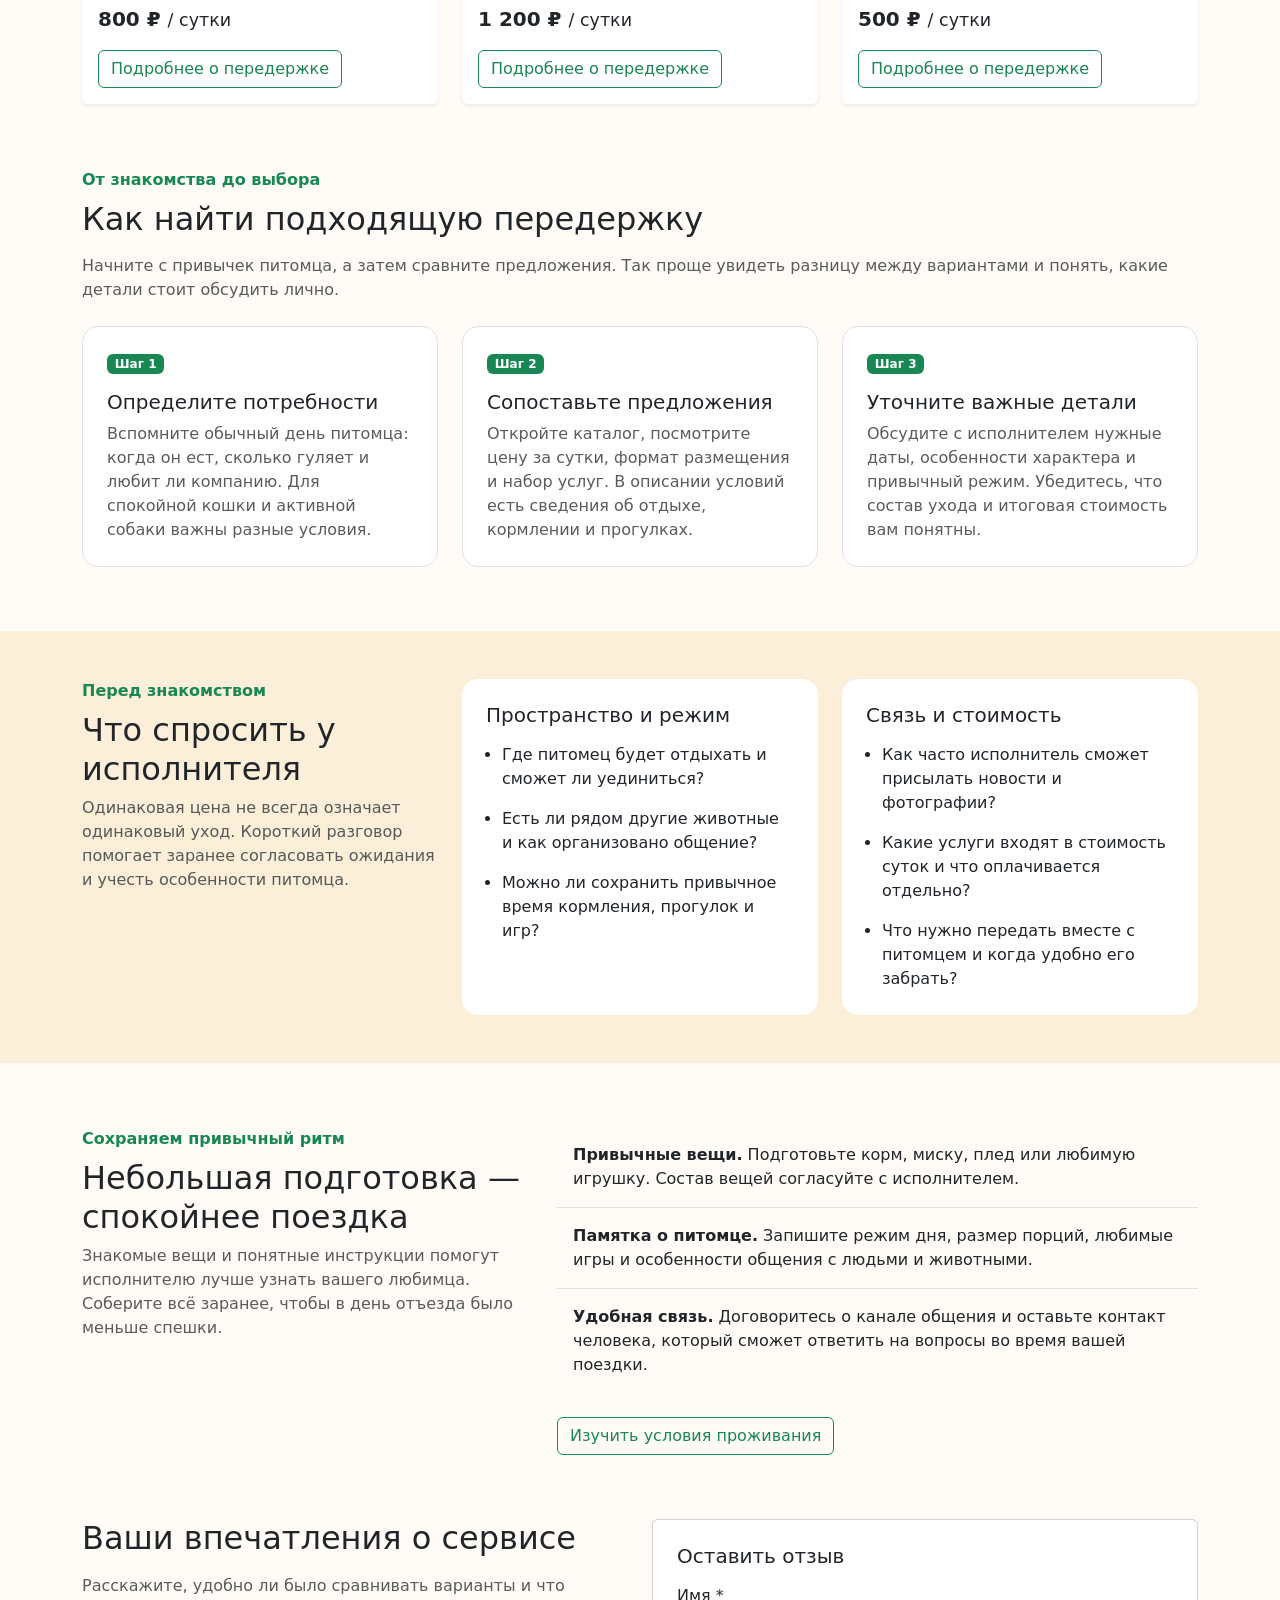
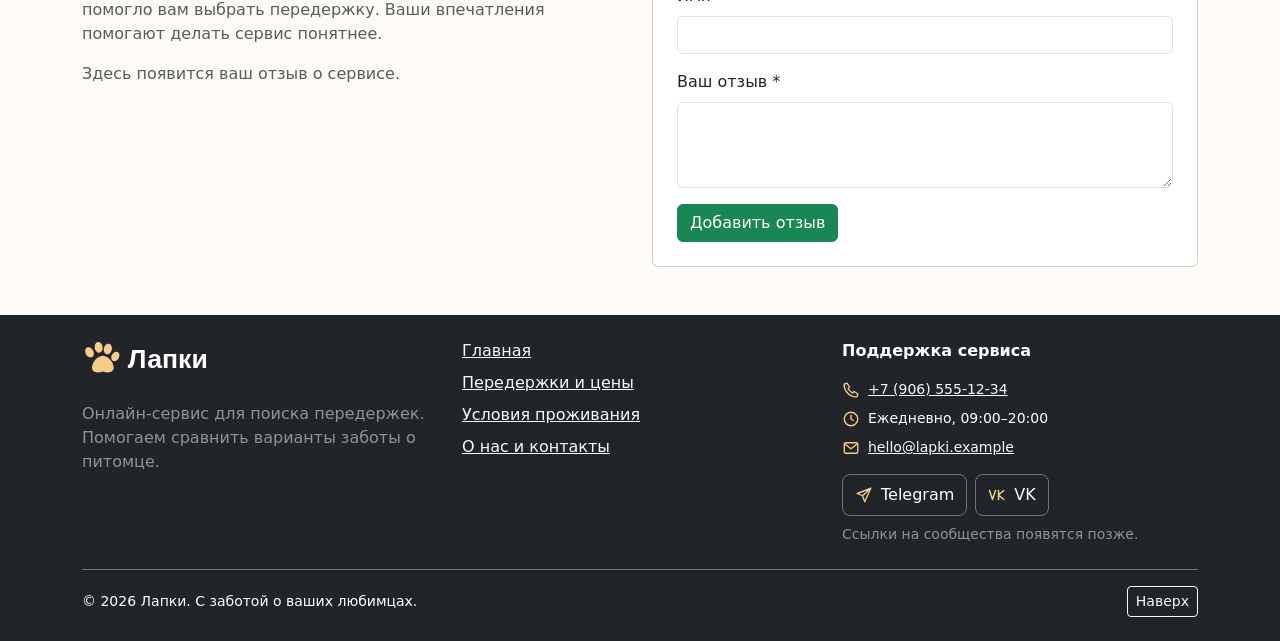
==== commit 866ffd3b: "Обновить главную, общую навигацию и страницу контактов" ====
--- a/index.html
+++ b/index.html
@@ -19,7 +19,7 @@
   </header>
   <nav class="navbar navbar-expand-lg bg-dark sticky-top shadow-sm" data-bs-theme="dark" aria-label="Основная навигация">
     <div class="container">
-      <a class="navbar-brand fw-bold" href="index.html">🐾 Лапки</a>
+      <a class="navbar-brand brand-logo" href="index.html"><img src="images/logo.svg" alt="Лапки — на главную" width="150" height="40"></a>
       <button class="navbar-toggler" type="button" data-bs-toggle="collapse" data-bs-target="#mainNavbar" aria-controls="mainNavbar" aria-expanded="false" aria-label="Открыть меню">
         <span class="navbar-toggler-icon"></span>
       </button>
@@ -28,8 +28,7 @@
           <li class="nav-item"><a class="nav-link active" aria-current="page" href="index.html">Главная</a></li>
           <li class="nav-item"><a class="nav-link" href="catalog.html">Передержки и цены</a></li>
           <li class="nav-item"><a class="nav-link" href="product.html">Условия проживания</a></li>
-          <li class="nav-item"><a class="nav-link" href="index.html#about">О нас</a></li>
-          <li class="nav-item"><a class="nav-link" href="index.html#contacts">Контакты</a></li>
+          <li class="nav-item"><a class="nav-link" href="about.html">О нас и контакты</a></li>
         </ul>
       </div>
     </div>
@@ -45,44 +44,13 @@
             <p class="lead text-body-secondary my-4">Сравнивайте передержки для кошек, собак и небольших питомцев по цене и условиям. «Лапки» помогают найти исполнителя, которому подойдёт привычный ритм вашего любимца.</p>
             <div class="d-flex flex-wrap gap-2">
               <a class="btn btn-success btn-lg" href="catalog.html">Найти передержку</a>
-              <a class="btn btn-outline-dark btn-lg" href="#about">О сервисе</a>
+              <a class="btn btn-outline-dark btn-lg" href="about.html">О нас и контакты</a>
             </div>
           </div>
           <div class="col-12 col-lg-6">
             <img class="img-fluid rounded-4 shadow-sm" src="images/room-cat.svg" alt="Иллюстрация передержки для кошек" width="640" height="400">
           </div>
         </div>
-      </div>
-    </section>
-    <section class="container my-5" id="about" aria-labelledby="about-title">
-      <div class="row g-4 align-items-center">
-        <div class="col-12 col-lg-5">
-          <p class="text-success fw-bold mb-2">О нас</p>
-          <h2 class="h1" id="about-title">Помогаем найти заботу<br>для вашего питомца</h2>
-        </div>
-        <div class="col-12 col-lg-7">
-          <p class="lead">«Лапки» — онлайн-сервис, который помогает владельцам животных сравнивать предложения передержек и выбирать подходящие условия.</p>
-          <p class="text-body-secondary mb-0">В каталоге собраны варианты для кошек, собак, кроликов и морских свинок. Мы показываем цены, особенности размещения и дополнительные услуги, чтобы было проще сравнить предложения. Проживание и уход организует выбранный исполнитель; «Лапки» работают как информационный сервис и помогают сориентироваться в вариантах.</p>
-        </div>
-      </div>
-    </section>
-    <section class="container my-5" id="contacts" aria-labelledby="contacts-title">
-      <div class="bg-white border rounded-4 p-4">
-        <h2 class="h3 mb-4" id="contacts-title">Контакты</h2>
-        <dl class="row g-3 mb-0">
-          <div class="col-12 col-md-4">
-            <dt class="mb-2">Телефон</dt>
-            <dd class="mb-0 text-nowrap">+7 (906) 555-12-34</dd>
-          </div>
-          <div class="col-12 col-md-4">
-            <dt class="mb-2">Электронная почта</dt>
-            <dd class="mb-0"><a class="link-success text-break" href="mailto:hello@lapki.example">hello@lapki.example</a></dd>
-          </div>
-          <div class="col-12 col-md-4">
-            <dt class="mb-2">Время работы поддержки</dt>
-            <dd class="mb-0">Ежедневно, 09:00–20:00</dd>
-          </div>
-        </dl>
       </div>
     </section>
     <section class="container my-5" id="advantages" aria-labelledby="advantages-title">
@@ -152,6 +120,82 @@
         </div>
       </div>
     </section>
+    <section class="container my-5 py-3" aria-labelledby="steps-title">
+      <p class="text-success fw-bold mb-2">От знакомства до выбора</p>
+      <h2 class="h2 mb-3" id="steps-title">Как найти подходящую передержку</h2>
+      <p class="text-body-secondary mb-4">Начните с привычек питомца, а затем сравните предложения. Так проще увидеть разницу между вариантами и понять, какие детали стоит обсудить лично.</p>
+      <ol class="row g-4 list-unstyled mb-0">
+        <li class="col-12 col-md-4">
+          <article class="bg-white border rounded-4 p-4 h-100">
+            <span class="badge text-bg-success mb-3">Шаг 1</span>
+            <h3 class="h5">Определите потребности</h3>
+            <p class="text-body-secondary mb-0">Вспомните обычный день питомца: когда он ест, сколько гуляет и любит ли компанию. Для спокойной кошки и активной собаки важны разные условия.</p>
+          </article>
+        </li>
+        <li class="col-12 col-md-4">
+          <article class="bg-white border rounded-4 p-4 h-100">
+            <span class="badge text-bg-success mb-3">Шаг 2</span>
+            <h3 class="h5">Сопоставьте предложения</h3>
+            <p class="text-body-secondary mb-0">Откройте каталог, посмотрите цену за сутки, формат размещения и набор услуг. В описании условий есть сведения об отдыхе, кормлении и прогулках.</p>
+          </article>
+        </li>
+        <li class="col-12 col-md-4">
+          <article class="bg-white border rounded-4 p-4 h-100">
+            <span class="badge text-bg-success mb-3">Шаг 3</span>
+            <h3 class="h5">Уточните важные детали</h3>
+            <p class="text-body-secondary mb-0">Обсудите с исполнителем нужные даты, особенности характера и привычный режим. Убедитесь, что состав ухода и итоговая стоимость вам понятны.</p>
+          </article>
+        </li>
+      </ol>
+    </section>
+    <section class="hero py-5" aria-labelledby="questions-title">
+      <div class="container">
+        <div class="row g-4">
+          <div class="col-12 col-lg-4">
+            <p class="text-success fw-bold mb-2">Перед знакомством</p>
+            <h2 class="h2" id="questions-title">Что спросить у исполнителя</h2>
+            <p class="text-body-secondary mb-0">Одинаковая цена не всегда означает одинаковый уход. Короткий разговор помогает заранее согласовать ожидания и учесть особенности питомца.</p>
+          </div>
+          <div class="col-12 col-md-6 col-lg-4">
+            <div class="bg-white rounded-4 p-4 h-100">
+              <h3 class="h5 mb-3">Пространство и режим</h3>
+              <ul class="ps-3 mb-0">
+                <li class="mb-3">Где питомец будет отдыхать и сможет ли уединиться?</li>
+                <li class="mb-3">Есть ли рядом другие животные и как организовано общение?</li>
+                <li>Можно ли сохранить привычное время кормления, прогулок и игр?</li>
+              </ul>
+            </div>
+          </div>
+          <div class="col-12 col-md-6 col-lg-4">
+            <div class="bg-white rounded-4 p-4 h-100">
+              <h3 class="h5 mb-3">Связь и стоимость</h3>
+              <ul class="ps-3 mb-0">
+                <li class="mb-3">Как часто исполнитель сможет присылать новости и фотографии?</li>
+                <li class="mb-3">Какие услуги входят в стоимость суток и что оплачивается отдельно?</li>
+                <li>Что нужно передать вместе с питомцем и когда удобно его забрать?</li>
+              </ul>
+            </div>
+          </div>
+        </div>
+      </div>
+    </section>
+    <section class="container my-5 py-3" aria-labelledby="preparation-title">
+      <div class="row g-4 align-items-start">
+        <div class="col-12 col-lg-5">
+          <p class="text-success fw-bold mb-2">Сохраняем привычный ритм</p>
+          <h2 class="h2" id="preparation-title">Небольшая подготовка — спокойнее поездка</h2>
+          <p class="text-body-secondary mb-0">Знакомые вещи и понятные инструкции помогут исполнителю лучше узнать вашего любимца. Соберите всё заранее, чтобы в день отъезда было меньше спешки.</p>
+        </div>
+        <div class="col-12 col-lg-7">
+          <ul class="list-group list-group-flush">
+            <li class="list-group-item bg-transparent py-3"><strong>Привычные вещи.</strong> Подготовьте корм, миску, плед или любимую игрушку. Состав вещей согласуйте с исполнителем.</li>
+            <li class="list-group-item bg-transparent py-3"><strong>Памятка о питомце.</strong> Запишите режим дня, размер порций, любимые игры и особенности общения с людьми и животными.</li>
+            <li class="list-group-item bg-transparent py-3"><strong>Удобная связь.</strong> Договоритесь о канале общения и оставьте контакт человека, который сможет ответить на вопросы во время вашей поездки.</li>
+          </ul>
+          <a class="btn btn-outline-success mt-4" href="product.html">Изучить условия проживания</a>
+        </div>
+      </div>
+    </section>
     <section class="container my-5" id="reviews" aria-labelledby="reviews-title">
       <div class="row g-4">
         <div class="col-12 col-lg-6">
@@ -178,34 +222,40 @@
       </div>
     </section>
   </main>
-  <footer class="bg-dark text-white py-4 mt-5">
+  <footer class="site-footer bg-dark text-white py-4 mt-5">
     <div class="container">
       <div class="row g-4">
-        <div class="col-12 col-md-5">
-          <p class="h4 mb-2">🐾 Лапки</p>
+        <div class="col-12 col-md-4">
+          <a class="brand-logo d-inline-block mb-3" href="index.html"><img src="images/logo.svg" alt="Лапки — на главную" width="150" height="40"></a>
           <p class="text-white-50 mb-0">Онлайн-сервис для поиска передержек.<br>Помогаем сравнить варианты заботы о питомце.</p>
         </div>
-        <div class="col-6 col-md-3">
-          <p class="fw-bold mb-2">О сервисе</p>
-          <ul class="list-unstyled mb-0">
-            <li class="mb-1"><a class="link-light" href="index.html#about">О нас</a></li>
-            <li class="mb-1"><a class="link-light" href="catalog.html">Передержки и цены</a></li>
-            <li class="mb-1"><a class="link-light" href="product.html">Условия проживания</a></li>
-            <li><a class="link-light" href="index.html#contacts">Контакты</a></li>
-          </ul>
-        </div>
-        <div class="col-6 col-md-4">
-          <p class="fw-bold mb-2">Поддержка сервиса</p>
-          <address class="small text-white-50 mb-0">
-            <p class="mb-1">+7 (906) 555-12-34</p>
-            <p class="mb-1"><a class="link-light text-break" href="mailto:hello@lapki.example">hello@lapki.example</a></p>
-            <p class="mb-0">Ежедневно, 09:00–20:00</p>
+        <div class="col-12 col-md-4">
+          <nav aria-label="Навигация в подвале">
+            <ul class="list-unstyled mb-0">
+              <li class="mb-2"><a class="link-light" aria-current="page" href="index.html">Главная</a></li>
+              <li class="mb-2"><a class="link-light" href="catalog.html">Передержки и цены</a></li>
+              <li class="mb-2"><a class="link-light" href="product.html">Условия проживания</a></li>
+              <li class="mb-2"><a class="link-light" href="about.html">О нас и контакты</a></li>
+            </ul>
+          </nav>
+        </div>
+        <div class="col-12 col-md-4">
+          <p class="fw-bold mb-3">Поддержка сервиса</p>
+          <address class="small mb-3">
+            <p class="d-flex align-items-center gap-2 mb-2"><svg class="contact-icon" width="18" height="18" aria-hidden="true"><use href="images/icons.svg#phone"></use></svg><a class="link-light" href="tel:+79065551234">+7 (906) 555-12-34</a></p>
+            <p class="d-flex align-items-center gap-2 mb-2"><svg class="contact-icon" width="18" height="18" aria-hidden="true"><use href="images/icons.svg#clock"></use></svg><span>Ежедневно, 09:00–20:00</span></p>
+            <p class="d-flex align-items-center gap-2 mb-0"><svg class="contact-icon" width="18" height="18" aria-hidden="true"><use href="images/icons.svg#mail"></use></svg><a class="link-light text-break" href="mailto:hello@lapki.example">hello@lapki.example</a></p>
           </address>
-        </div>
-      </div>
-      <div class="d-flex flex-wrap justify-content-between gap-2 border-top border-secondary pt-3 mt-4 small">
+          <ul class="list-unstyled d-flex flex-wrap gap-2 mb-2" aria-label="Социальные сети">
+              <li><span class="social-badge"><svg class="contact-icon" width="18" height="18" aria-hidden="true"><use href="images/icons.svg#telegram"></use></svg>Telegram</span></li>
+              <li><span class="social-badge"><svg class="contact-icon" width="18" height="18" aria-hidden="true"><use href="images/icons.svg#vk"></use></svg>VK</span></li>
+            </ul>
+            <p class="small text-white-50 mb-0">Ссылки на сообщества появятся позже.</p>
+        </div>
+      </div>
+      <div class="d-flex flex-wrap justify-content-between align-items-center gap-2 border-top border-secondary pt-3 mt-4 small">
         <span>© 2026 Лапки. С заботой о ваших любимцах.</span>
-        <a class="link-light" href="#top">Наверх ↑</a>
+        <a class="btn btn-outline-light btn-sm" href="#top">Наверх</a>
       </div>
     </div>
   </footer>
--- a/css/custom.css
+++ b/css/custom.css
@@ -28,6 +28,30 @@
   background-color: #f8ead6;
 }
 
+.brand-logo img {
+  display: block;
+  width: 150px;
+  height: 40px;
+}
+.contact-icon {
+  flex-shrink: 0;
+  color: #198754;
+}
+.social-badge {
+  display: inline-flex;
+  align-items: center;
+  gap: .5rem;
+  padding: .5rem .75rem;
+  border: 1px solid #d6dfd8;
+  border-radius: .5rem;
+}
+.site-footer .contact-icon {
+  color: #f4cd88;
+}
+.site-footer .social-badge {
+  border-color: #6c757d;
+}
+
 .review-text {
   white-space: pre-wrap;
   overflow-wrap: anywhere;
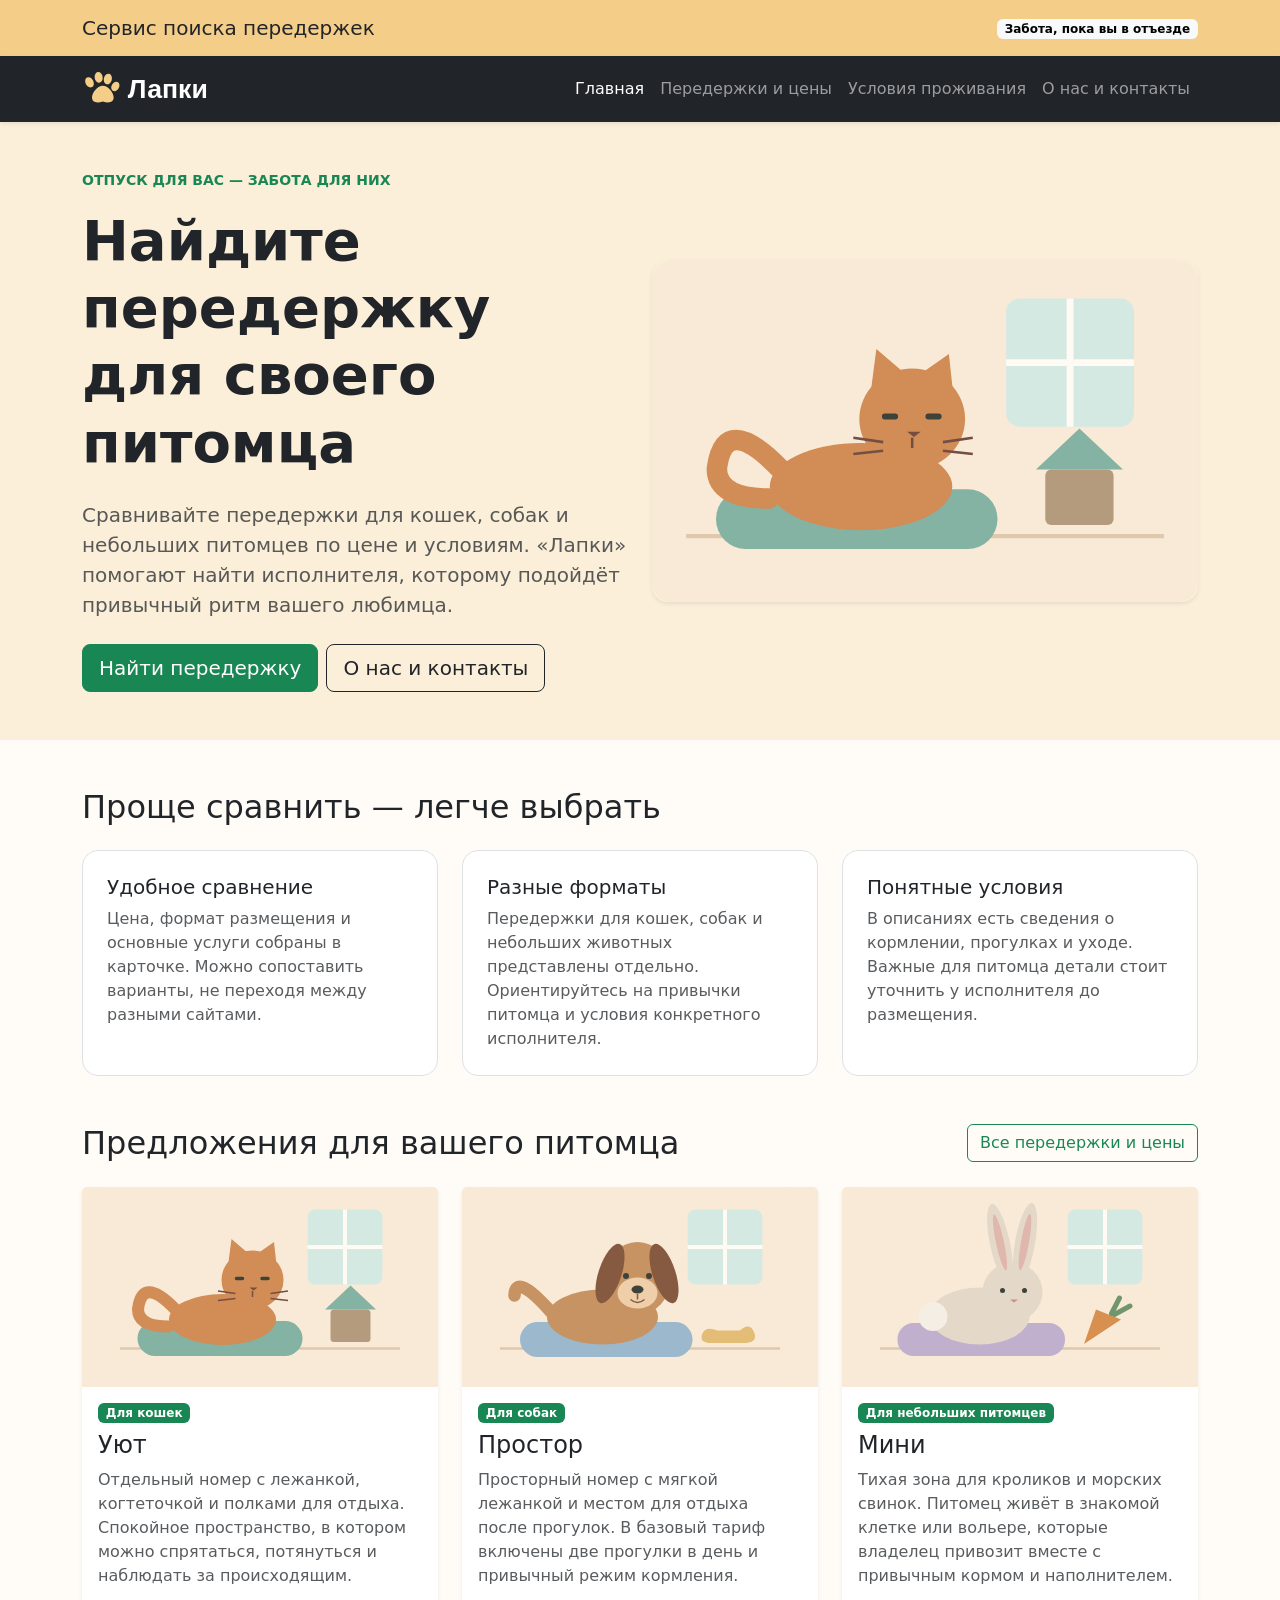
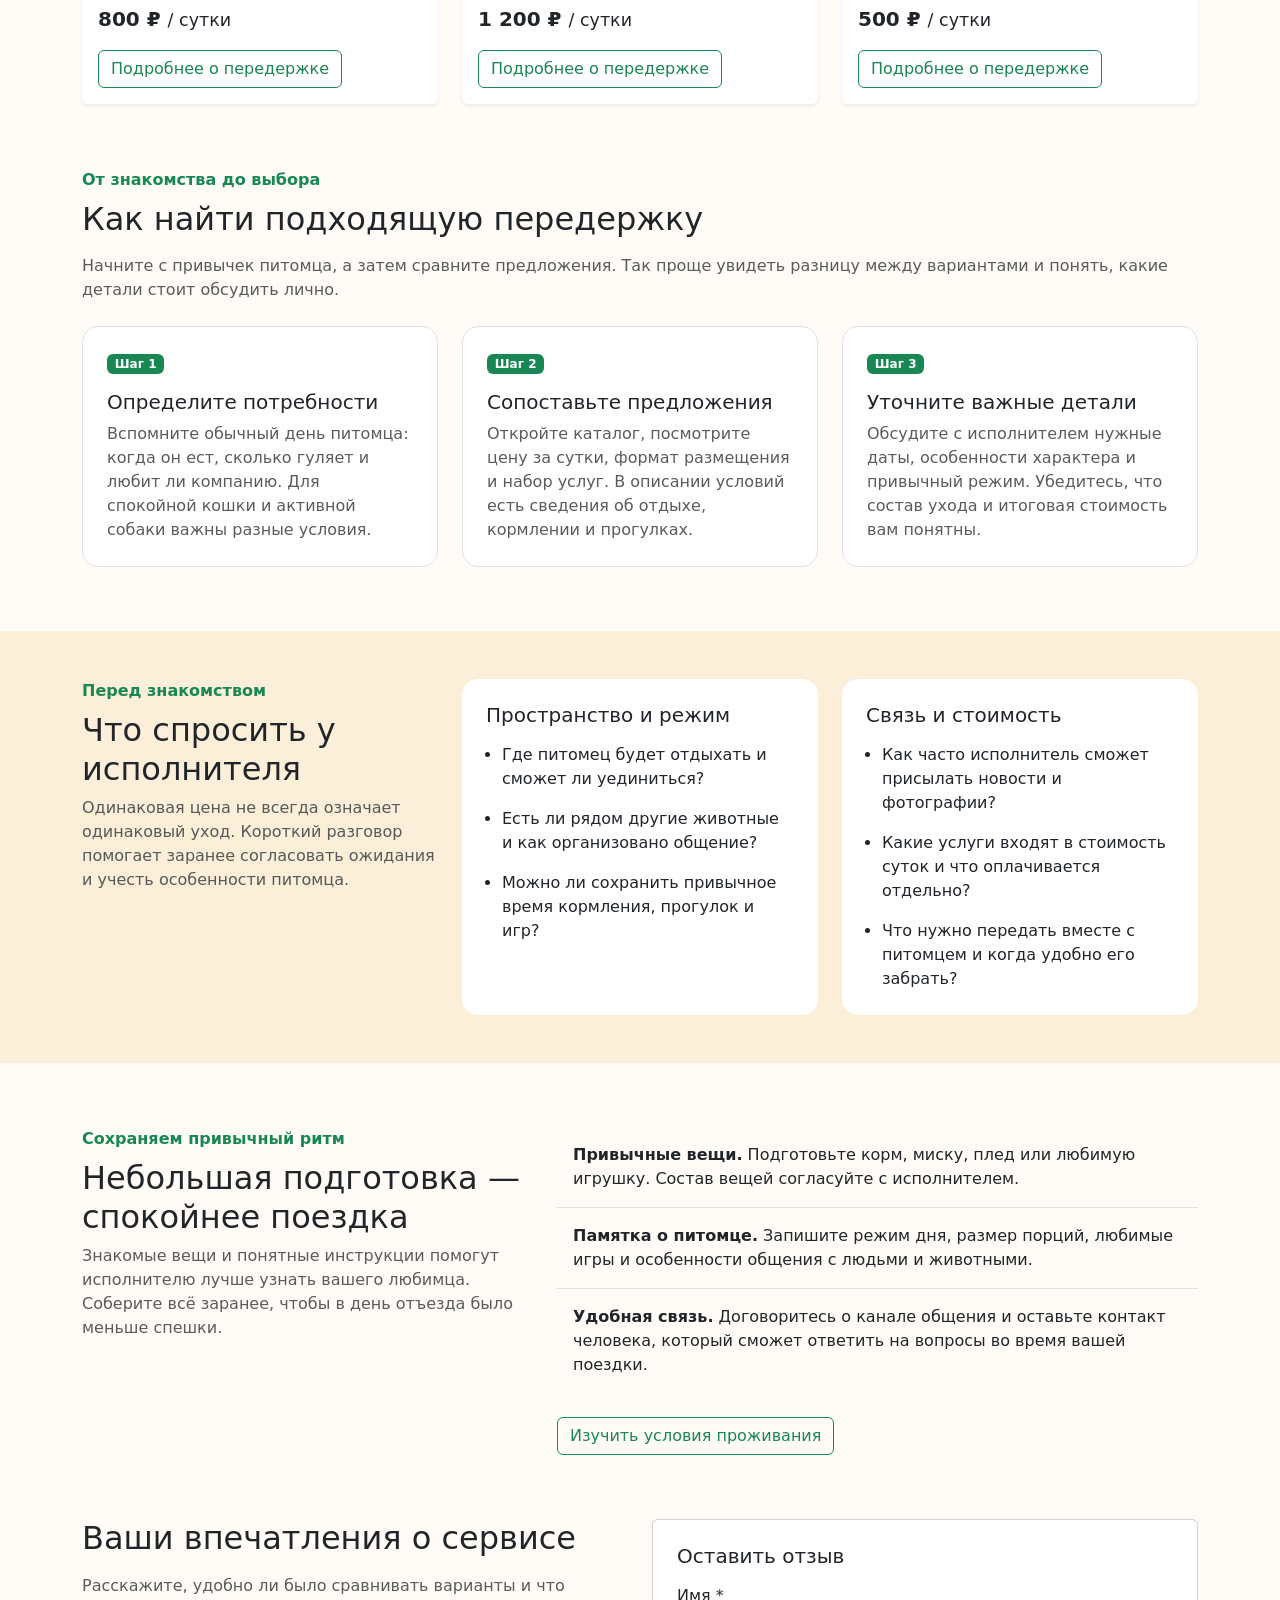
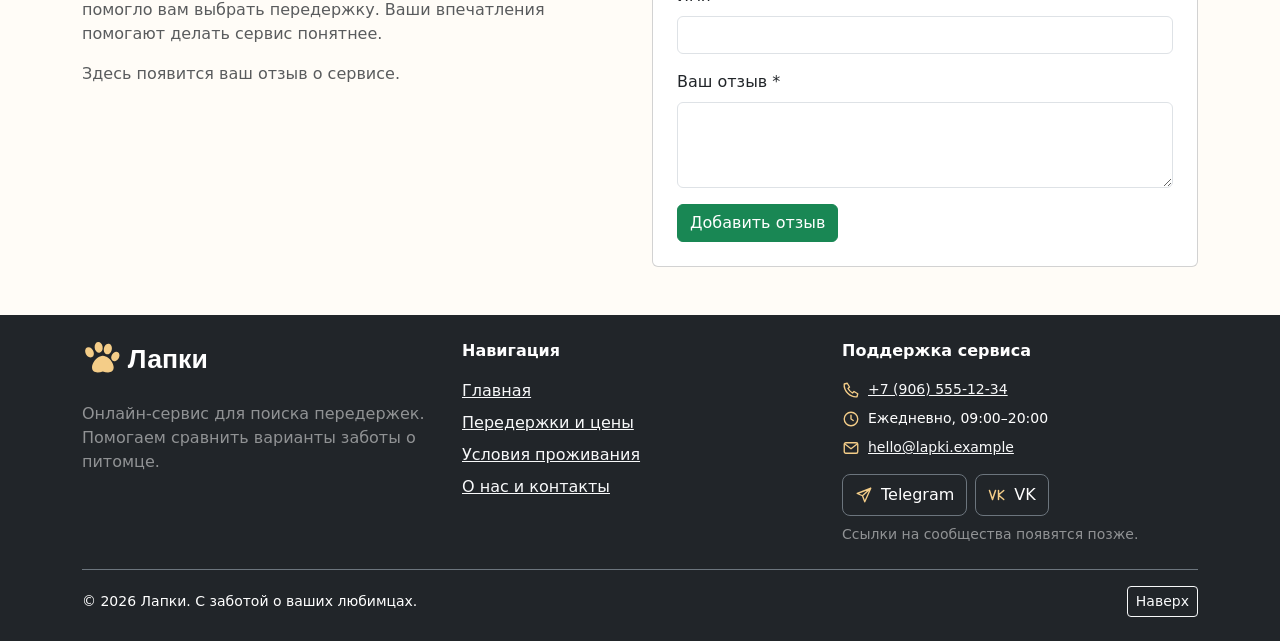
==== commit 64aec525: "Подписать навигацию в футере" ====
--- a/index.html
+++ b/index.html
@@ -231,6 +231,7 @@
         </div>
         <div class="col-12 col-md-4">
           <nav aria-label="Навигация в подвале">
+            <p class="fw-bold mb-3">Навигация</p>
             <ul class="list-unstyled mb-0">
               <li class="mb-2"><a class="link-light" aria-current="page" href="index.html">Главная</a></li>
               <li class="mb-2"><a class="link-light" href="catalog.html">Передержки и цены</a></li>
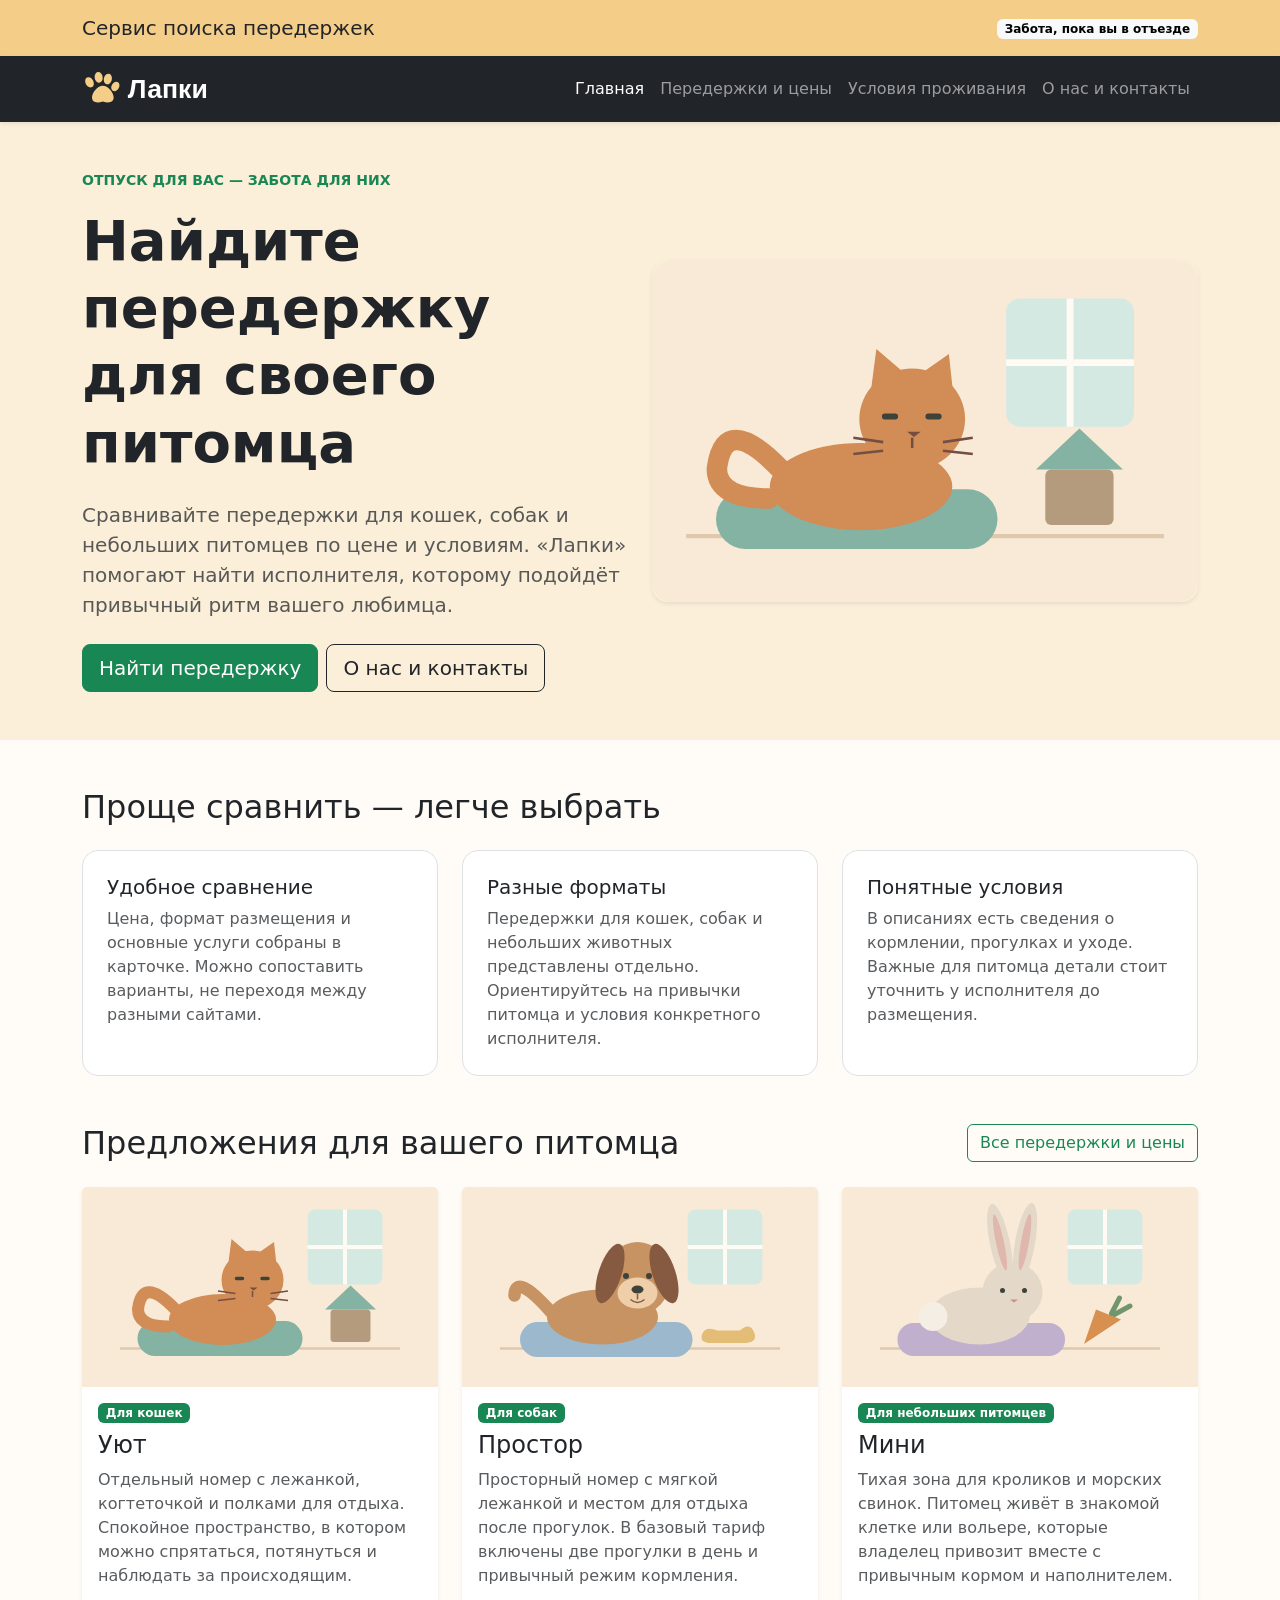
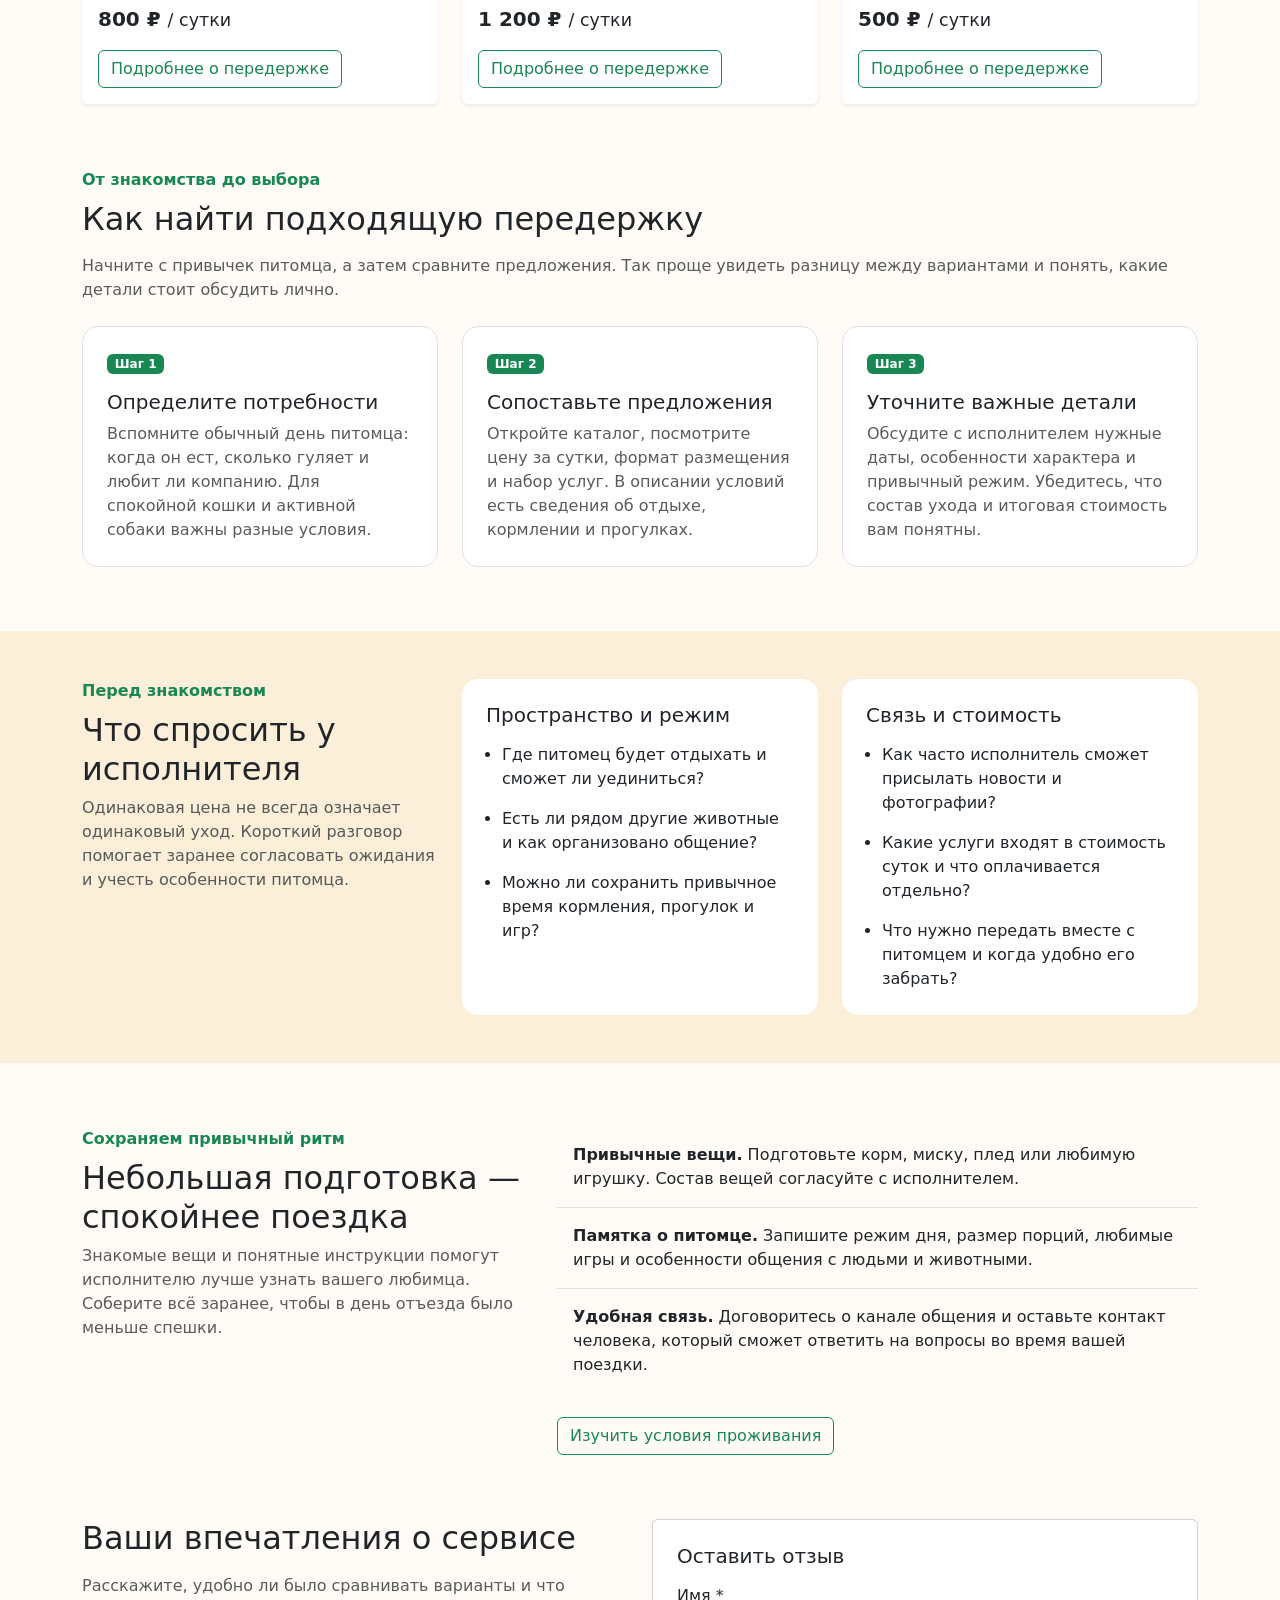
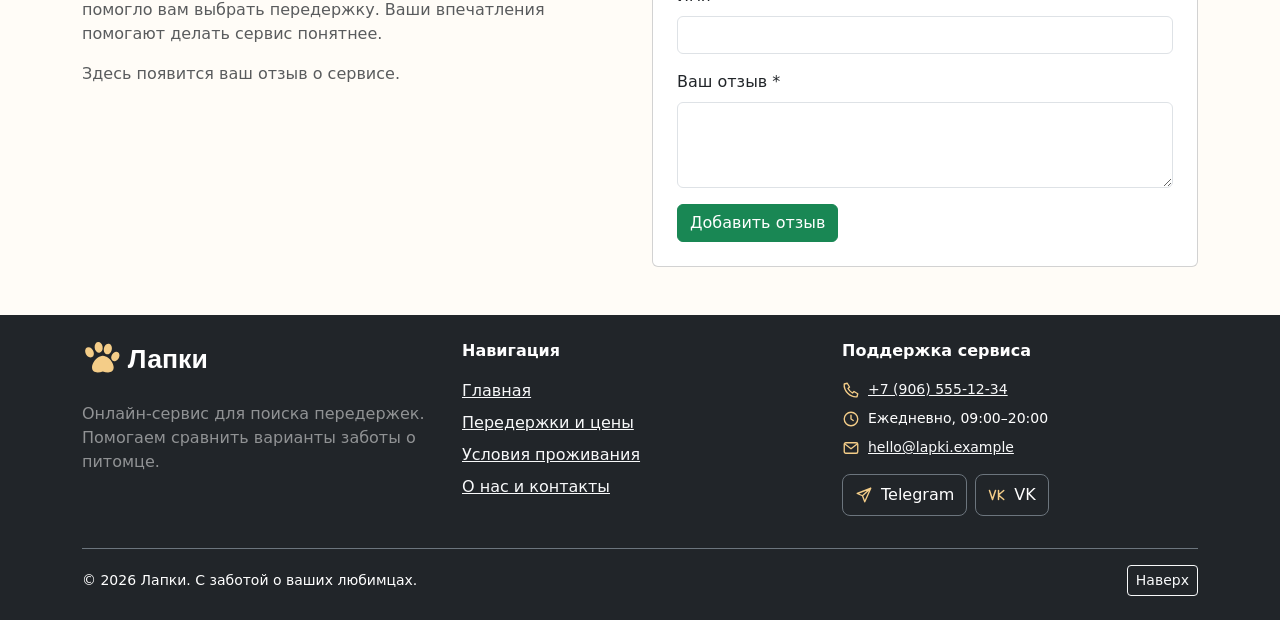
==== commit 94e65767: "Убрать примечание о соцсетях из футера" ====
--- a/index.html
+++ b/index.html
@@ -251,7 +251,6 @@
               <li><span class="social-badge"><svg class="contact-icon" width="18" height="18" aria-hidden="true"><use href="images/icons.svg#telegram"></use></svg>Telegram</span></li>
               <li><span class="social-badge"><svg class="contact-icon" width="18" height="18" aria-hidden="true"><use href="images/icons.svg#vk"></use></svg>VK</span></li>
             </ul>
-            <p class="small text-white-50 mb-0">Ссылки на сообщества появятся позже.</p>
         </div>
       </div>
       <div class="d-flex flex-wrap justify-content-between align-items-center gap-2 border-top border-secondary pt-3 mt-4 small">
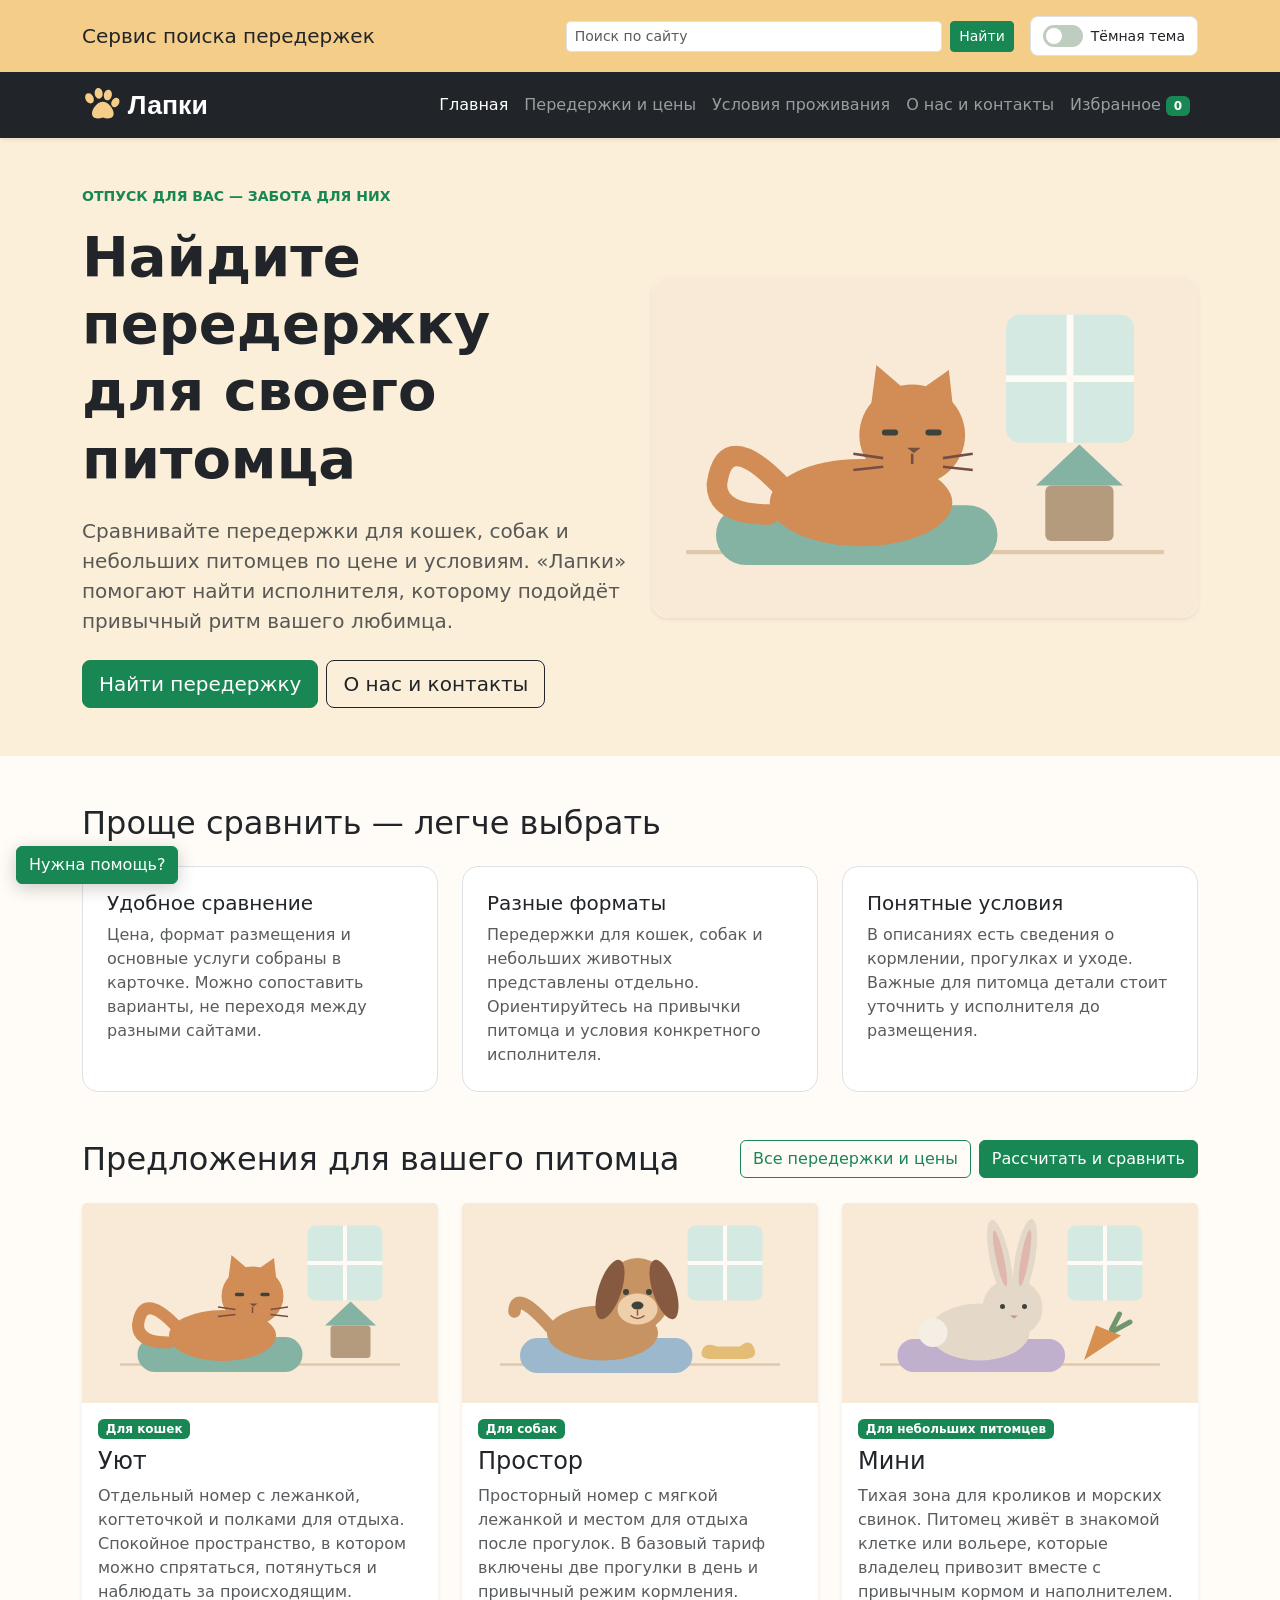
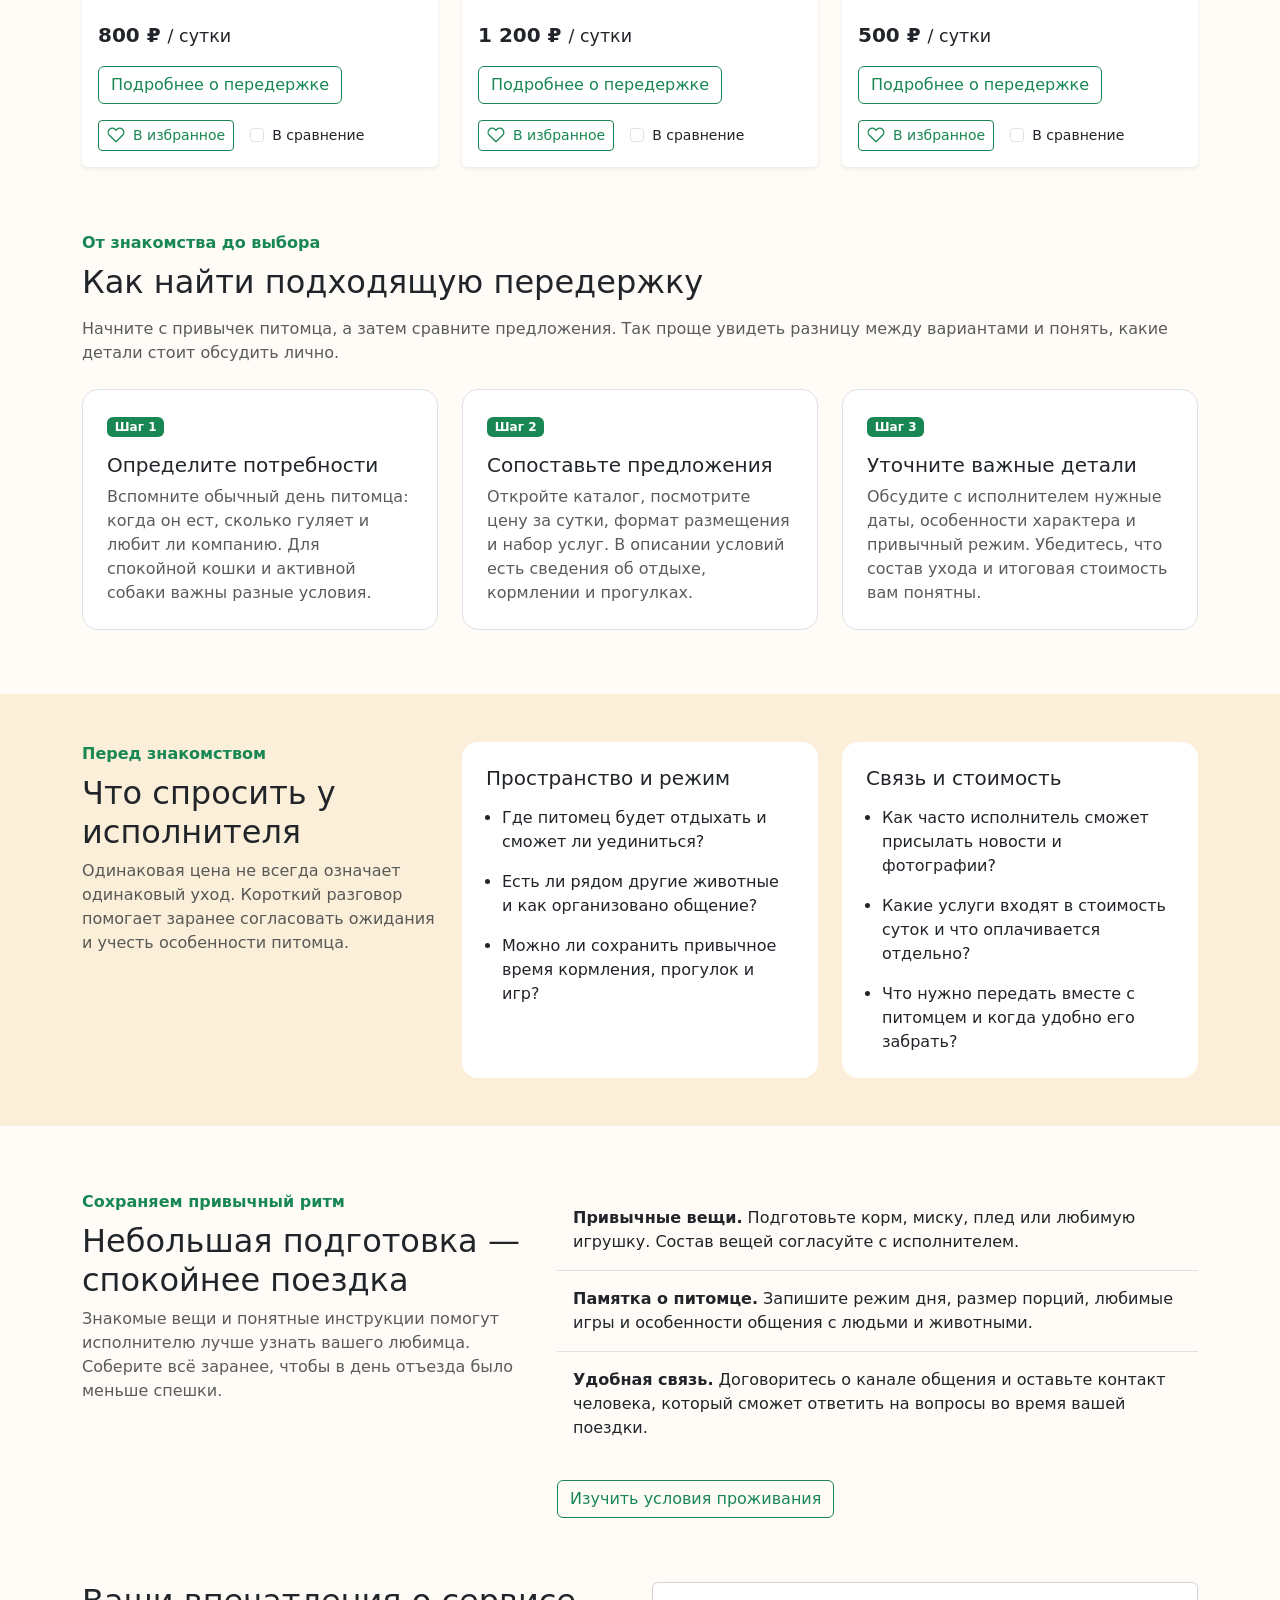
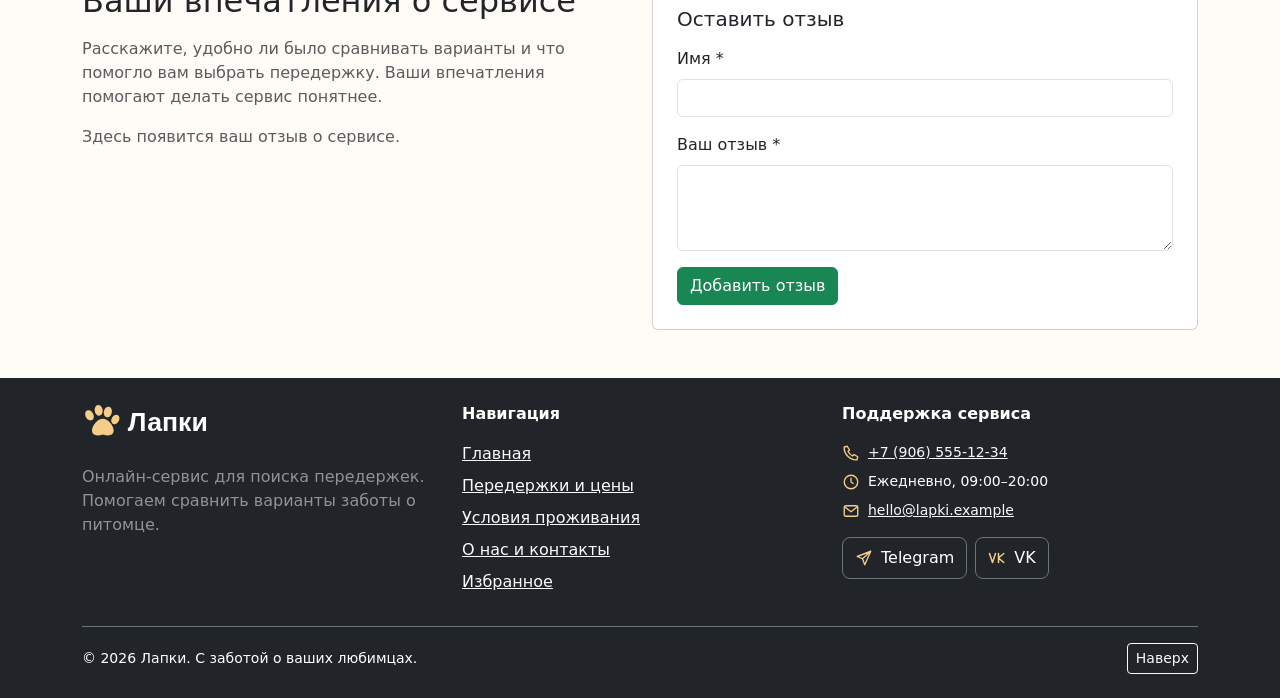
==== commit 202667e0: "Добавить пять интерактивных функций для КР 3" ====
--- a/index.html
+++ b/index.html
@@ -5,19 +5,30 @@
   <meta name="viewport" content="width=device-width, initial-scale=1.0">
   <meta name="description" content="Лапки — агрегатор передержек для кошек, собак и небольших домашних животных. Сравнивайте предложения исполнителей, цены и условия размещения.">
   <title>Лапки — агрегатор передержек для животных</title>
+  <script src="js/theme.js"></script>
   <link rel="stylesheet" href="https://cdn.jsdelivr.net/npm/bootstrap@5.3.8/dist/css/bootstrap.min.css">
   <link rel="stylesheet" href="css/custom.css">
 </head>
 <body>
   <header class="brand-bar py-3" id="top">
     <div class="container">
-      <div class="row align-items-center g-2">
-        <div class="col-12 col-md-8"><p class="h5 mb-0">Сервис поиска передержек</p></div>
-        <div class="col-12 col-md-4 text-md-end"><span class="badge text-bg-light">Забота, пока вы в отъезде</span></div>
+      <div class="row align-items-center g-3">
+        <div class="col-12 col-xl-4"><p class="h5 mb-0">Сервис поиска передержек</p></div>
+        <div class="col-12 col-xl-8 d-flex flex-wrap justify-content-xl-end align-items-center gap-3">
+          <form class="site-search d-flex gap-2" role="search" aria-label="Поиск по сайту" action="search.html" method="get">
+            <label class="visually-hidden" for="site-search">Поиск по сайту</label>
+            <input class="form-control form-control-sm" type="search" id="site-search" name="q" placeholder="Поиск по сайту" maxlength="120" required>
+            <button class="btn btn-success btn-sm" type="submit">Найти</button>
+          </form>
+          <button class="theme-toggle" id="themeToggle" type="button" aria-pressed="false" aria-label="Тёмная тема">
+            <span class="theme-toggle-track" aria-hidden="true"><span class="theme-toggle-thumb"></span></span>
+            <span>Тёмная тема</span>
+          </button>
+        </div>
       </div>
     </div>
   </header>
-  <nav class="navbar navbar-expand-lg bg-dark sticky-top shadow-sm" data-bs-theme="dark" aria-label="Основная навигация">
+  <nav class="navbar navbar-expand-xl bg-dark sticky-top shadow-sm" data-bs-theme="dark" aria-label="Основная навигация">
     <div class="container">
       <a class="navbar-brand brand-logo" href="index.html"><img src="images/logo.svg" alt="Лапки — на главную" width="150" height="40"></a>
       <button class="navbar-toggler" type="button" data-bs-toggle="collapse" data-bs-target="#mainNavbar" aria-controls="mainNavbar" aria-expanded="false" aria-label="Открыть меню">
@@ -29,6 +40,7 @@
           <li class="nav-item"><a class="nav-link" href="catalog.html">Передержки и цены</a></li>
           <li class="nav-item"><a class="nav-link" href="product.html">Условия проживания</a></li>
           <li class="nav-item"><a class="nav-link" href="about.html">О нас и контакты</a></li>
+          <li class="nav-item"><a class="nav-link" href="favorites.html">Избранное <span class="badge text-bg-success" data-favorites-count>0</span></a></li>
         </ul>
       </div>
     </div>
@@ -79,7 +91,7 @@
     <section class="container my-5" aria-labelledby="popular-title">
       <div class="d-flex flex-wrap justify-content-between align-items-center gap-3 mb-4">
         <h2 class="h2 mb-0" id="popular-title">Предложения для вашего питомца</h2>
-        <a class="btn btn-outline-success" href="catalog.html">Все передержки и цены</a>
+        <div class="d-flex flex-wrap gap-2"><a class="btn btn-outline-success" href="catalog.html">Все передержки и цены</a><a class="btn btn-success" href="catalog.html#calculator">Рассчитать и сравнить</a></div>
       </div>
       <div class="row g-4">
         <div class="col-12 col-md-6 col-lg-4">
@@ -91,6 +103,12 @@
               <p class="card-text text-body-secondary">Отдельный номер с лежанкой, когтеточкой и полками для отдыха. Спокойное пространство, в котором можно спрятаться, потянуться и наблюдать за происходящим.</p>
               <p class="fs-5 fw-bold mt-auto">800 ₽ <span class="small fw-normal">/ сутки</span></p>
               <a class="btn btn-outline-success align-self-start" href="product.html?place=cat">Подробнее о передержке</a>
+              <div class="d-flex flex-wrap align-items-center gap-3 mt-3">
+                <button class="favorite-button btn btn-outline-success btn-sm d-inline-flex align-items-center gap-2" type="button" data-favorite="cat" aria-pressed="false" aria-label="Добавить «Уют» в избранное">
+                  <svg width="18" height="18" aria-hidden="true"><use href="images/icons.svg#heart"></use></svg><span>В избранное</span>
+                </button>
+                <label class="d-flex align-items-center gap-2 small"><input class="form-check-input mt-0" type="checkbox" data-compare="cat">В сравнение</label>
+              </div>
             </div>
           </article>
         </div>
@@ -103,6 +121,12 @@
               <p class="card-text text-body-secondary">Просторный номер с мягкой лежанкой и местом для отдыха после прогулок. В базовый тариф включены две прогулки в день и привычный режим кормления.</p>
               <p class="fs-5 fw-bold mt-auto">1 200 ₽ <span class="small fw-normal">/ сутки</span></p>
               <a class="btn btn-outline-success align-self-start" href="product.html?place=dog">Подробнее о передержке</a>
+              <div class="d-flex flex-wrap align-items-center gap-3 mt-3">
+                <button class="favorite-button btn btn-outline-success btn-sm d-inline-flex align-items-center gap-2" type="button" data-favorite="dog" aria-pressed="false" aria-label="Добавить «Простор» в избранное">
+                  <svg width="18" height="18" aria-hidden="true"><use href="images/icons.svg#heart"></use></svg><span>В избранное</span>
+                </button>
+                <label class="d-flex align-items-center gap-2 small"><input class="form-check-input mt-0" type="checkbox" data-compare="dog">В сравнение</label>
+              </div>
             </div>
           </article>
         </div>
@@ -115,6 +139,12 @@
               <p class="card-text text-body-secondary">Тихая зона для кроликов и морских свинок. Питомец живёт в знакомой клетке или вольере, которые владелец привозит вместе с привычным кормом и наполнителем.</p>
               <p class="fs-5 fw-bold mt-auto">500 ₽ <span class="small fw-normal">/ сутки</span></p>
               <a class="btn btn-outline-success align-self-start" href="product.html?place=small">Подробнее о передержке</a>
+              <div class="d-flex flex-wrap align-items-center gap-3 mt-3">
+                <button class="favorite-button btn btn-outline-success btn-sm d-inline-flex align-items-center gap-2" type="button" data-favorite="small" aria-pressed="false" aria-label="Добавить «Мини» в избранное">
+                  <svg width="18" height="18" aria-hidden="true"><use href="images/icons.svg#heart"></use></svg><span>В избранное</span>
+                </button>
+                <label class="d-flex align-items-center gap-2 small"><input class="form-check-input mt-0" type="checkbox" data-compare="small">В сравнение</label>
+              </div>
             </div>
           </article>
         </div>
@@ -237,6 +267,7 @@
               <li class="mb-2"><a class="link-light" href="catalog.html">Передержки и цены</a></li>
               <li class="mb-2"><a class="link-light" href="product.html">Условия проживания</a></li>
               <li class="mb-2"><a class="link-light" href="about.html">О нас и контакты</a></li>
+              <li class="mb-2"><a class="link-light" href="favorites.html">Избранное</a></li>
             </ul>
           </nav>
         </div>
@@ -248,8 +279,8 @@
             <p class="d-flex align-items-center gap-2 mb-0"><svg class="contact-icon" width="18" height="18" aria-hidden="true"><use href="images/icons.svg#mail"></use></svg><a class="link-light text-break" href="mailto:hello@lapki.example">hello@lapki.example</a></p>
           </address>
           <ul class="list-unstyled d-flex flex-wrap gap-2 mb-2" aria-label="Социальные сети">
-              <li><span class="social-badge"><svg class="contact-icon" width="18" height="18" aria-hidden="true"><use href="images/icons.svg#telegram"></use></svg>Telegram</span></li>
-              <li><span class="social-badge"><svg class="contact-icon" width="18" height="18" aria-hidden="true"><use href="images/icons.svg#vk"></use></svg>VK</span></li>
+              <li><a class="social-badge" href="#" data-placeholder><svg class="contact-icon" width="18" height="18" aria-hidden="true"><use href="images/icons.svg#telegram"></use></svg>Telegram</a></li>
+              <li><a class="social-badge" href="#" data-placeholder><svg class="contact-icon" width="18" height="18" aria-hidden="true"><use href="images/icons.svg#vk"></use></svg>VK</a></li>
             </ul>
         </div>
       </div>
@@ -259,7 +290,27 @@
       </div>
     </div>
   </footer>
+  <aside class="help-panel" id="helpPanel" aria-labelledby="help-title" hidden>
+    <div class="d-flex justify-content-between align-items-center gap-3 mb-3">
+      <h2 class="h6 mb-0" id="help-title">Помощник «Лапки»</h2>
+      <button class="btn-close" id="helpClose" type="button" aria-label="Закрыть подсказку"></button>
+    </div>
+    <p>Здравствуйте! Нужна помощь с выбором передержки?</p>
+    <p class="small text-body-secondary">Подскажу, где посмотреть условия и рассчитать стоимость.</p>
+    <div class="d-grid gap-2">
+      <a class="btn btn-outline-success btn-sm" href="catalog.html">Посмотреть передержки</a>
+      <a class="btn btn-outline-success btn-sm" href="catalog.html#calculator">Рассчитать и сравнить</a>
+      <a class="btn btn-outline-success btn-sm" href="about.html#contacts-title">Связаться с поддержкой</a>
+    </div>
+  </aside>
+  <button class="help-launcher btn btn-success" id="helpToggle" type="button" aria-expanded="false" aria-controls="helpPanel">Нужна помощь?</button>
+  <p class="visually-hidden" id="siteStatus" role="status"></p>
   <script src="https://cdn.jsdelivr.net/npm/bootstrap@5.3.8/dist/js/bootstrap.bundle.min.js"></script>
+  <script src="js/data.js"></script>
   <script src="js/main.js"></script>
+  <script src="js/favorites.js"></script>
+  <script src="js/tools.js"></script>
+  <script src="js/search.js"></script>
+  <script src="js/widget.js"></script>
 </body>
 </html>
--- a/css/custom.css
+++ b/css/custom.css
@@ -1,4 +1,26 @@
-/* Bootstrap отвечает за сетки и компоненты. Здесь только небольшие правки. */
+/* Bootstrap отвечает за сетки и компоненты; здесь цвета и собственные элементы. */
+:root {
+  --lapki-page: #fffcf7;
+  --lapki-surface: #fff;
+  --lapki-hero: #fbefd9;
+  --lapki-brand: #f4cd88;
+  --lapki-image: #f8ead6;
+  --lapki-muted: #f1f5f0;
+  --lapki-accent: #198754;
+}
+html[data-bs-theme="dark"] {
+  --lapki-page: #151c1a;
+  --lapki-surface: #202b26;
+  --lapki-hero: #1d3027;
+  --lapki-brand: #2b382d;
+  --lapki-image: #34483d;
+  --lapki-muted: #29372f;
+  --lapki-accent: #74d7a4;
+  --bs-body-bg: #151c1a;
+  --bs-body-color: #e4eee8;
+  --bs-secondary-color: #b1c0b7;
+  --bs-border-color: #405047;
+}
 html {
   scroll-behavior: smooth;
 }
@@ -7,25 +29,25 @@
 }
 body {
   min-height: 100vh;
-  background-color: #fffcf7;
+  background-color: var(--lapki-page);
 }
 .brand-bar {
-  background-color: #f4cd88;
+  background-color: var(--lapki-brand);
 }
 .hero {
-  background-color: #fbefd9;
+  background-color: var(--lapki-hero);
 }
 .nav-pills {
   --bs-nav-pills-link-active-bg: #198754;
-  --bs-nav-link-color: #198754;
-  --bs-nav-link-hover-color: #146c43;
+  --bs-nav-link-color: var(--lapki-accent);
+  --bs-nav-link-hover-color: var(--lapki-accent);
 }
 .room-image {
   display: block;
   width: 100%;
   height: 200px;
   object-fit: contain;
-  background-color: #f8ead6;
+  background-color: var(--lapki-image);
 }
 
 .brand-logo img {
@@ -41,9 +63,15 @@
   display: inline-flex;
   align-items: center;
   gap: .5rem;
+  color: inherit;
+  text-decoration: none;
   padding: .5rem .75rem;
   border: 1px solid #d6dfd8;
   border-radius: .5rem;
+}
+.social-badge:hover,
+.social-badge:focus-visible {
+  border-color: currentColor;
 }
 .site-footer .contact-icon {
   color: #f4cd88;
@@ -62,3 +90,142 @@
     scroll-behavior: auto;
   }
 }
+
+/* Нейтральные блоки получают фон выбранной темы. */
+.bg-white {
+  background-color: var(--lapki-surface) !important;
+}
+.text-success,
+.link-success {
+  color: var(--lapki-accent) !important;
+}
+.btn-outline-success {
+  --bs-btn-color: var(--lapki-accent);
+  --bs-btn-border-color: var(--lapki-accent);
+}
+.table-light {
+  --bs-table-bg: var(--lapki-muted);
+  --bs-table-color: var(--bs-body-color);
+  --bs-table-border-color: var(--bs-border-color);
+}
+html[data-bs-theme="dark"] .btn-outline-dark {
+  --bs-btn-color: #e4eee8;
+  --bs-btn-border-color: #9caf9f;
+  --bs-btn-hover-bg: #e4eee8;
+  --bs-btn-hover-color: #151c1a;
+}
+html[data-bs-theme="dark"] .btn-outline-secondary {
+  --bs-btn-color: #bdcec3;
+  --bs-btn-border-color: #82958a;
+  --bs-btn-hover-bg: #bdcec3;
+  --bs-btn-hover-color: #151c1a;
+}
+.site-search {
+  flex: 1 1 16rem;
+  max-width: 28rem;
+}
+.site-search input {
+  min-width: 0;
+}
+.theme-toggle {
+  display: inline-flex;
+  align-items: center;
+  gap: .5rem;
+  padding: .5rem .75rem;
+  color: var(--bs-body-color);
+  background: var(--lapki-surface);
+  border: 1px solid var(--bs-border-color);
+  border-radius: .5rem;
+  font-size: .875rem;
+  white-space: nowrap;
+}
+.theme-toggle-track {
+  position: relative;
+  width: 40px;
+  height: 22px;
+  background: #becdbf;
+  border-radius: 20px;
+}
+.theme-toggle-thumb {
+  position: absolute;
+  top: 3px;
+  left: 3px;
+  width: 16px;
+  height: 16px;
+  background: #fff;
+  border-radius: 50%;
+  transition: transform .3s ease;
+}
+html[data-bs-theme="dark"] .theme-toggle-track {
+  background: #198754;
+}
+html[data-bs-theme="dark"] .theme-toggle-thumb {
+  transform: translateX(18px);
+}
+.theme-toggle:focus-visible {
+  outline: 2px solid var(--lapki-accent);
+  outline-offset: 3px;
+}
+.theme-animating,
+.theme-animating body,
+.theme-animating .card,
+.theme-animating .bg-white,
+.theme-animating .hero,
+.theme-animating .brand-bar,
+.theme-animating .form-control,
+.theme-animating .form-select,
+.theme-animating .help-panel {
+  transition: background-color .3s ease, color .3s ease, border-color .3s ease;
+}
+.favorite-button[aria-pressed="true"] {
+  --heart-fill: currentColor;
+}
+.comparison-table {
+  min-width: 530px;
+}
+.comparison-table th,
+.comparison-table td {
+  min-width: 140px;
+}
+.help-launcher {
+  position: fixed;
+  bottom: 1rem;
+  left: 1rem;
+  z-index: 1030;
+  box-shadow: 0 4px 18px #0003;
+}
+.help-panel {
+  position: fixed;
+  left: 1rem;
+  bottom: 4.75rem;
+  width: 320px;
+  max-width: calc(100vw - 2rem);
+  max-height: calc(100dvh - 6rem);
+  overflow-y: auto;
+  z-index: 1030;
+  padding: 1.25rem;
+  background: var(--lapki-surface);
+  border: 1px solid var(--bs-border-color);
+  border-radius: 1rem;
+  box-shadow: 0 8px 30px #0003;
+}
+.help-panel:not([hidden]) {
+  animation: help-appear .25s ease-out;
+}
+.help-panel[hidden] {
+  display: none;
+}
+@keyframes help-appear {
+  from { opacity: 0; transform: translateY(12px); }
+  to { opacity: 1; transform: translateY(0); }
+}
+@media (prefers-reduced-motion: reduce) {
+  .theme-toggle-thumb,
+  .theme-animating,
+  .theme-animating * {
+    transition: none !important;
+  }
+  .help-panel {
+    animation: none !important;
+  }
+}
